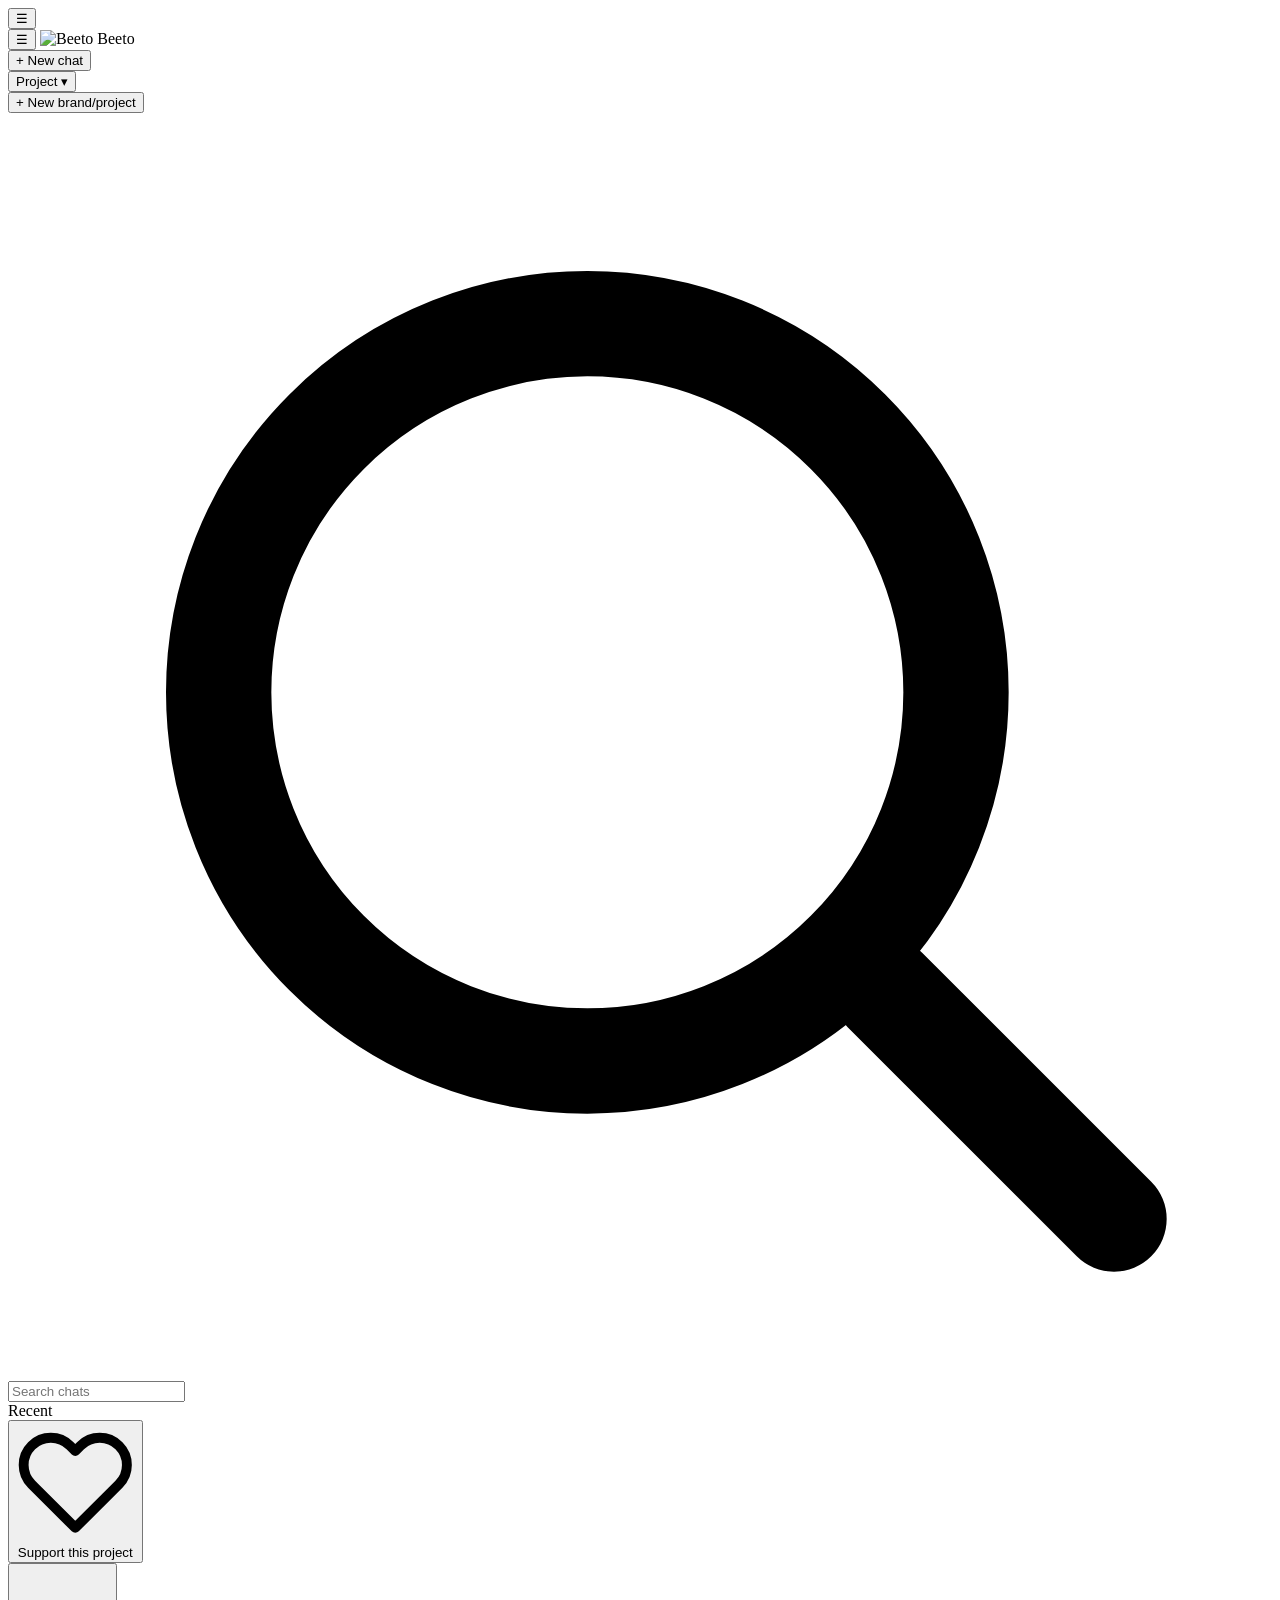
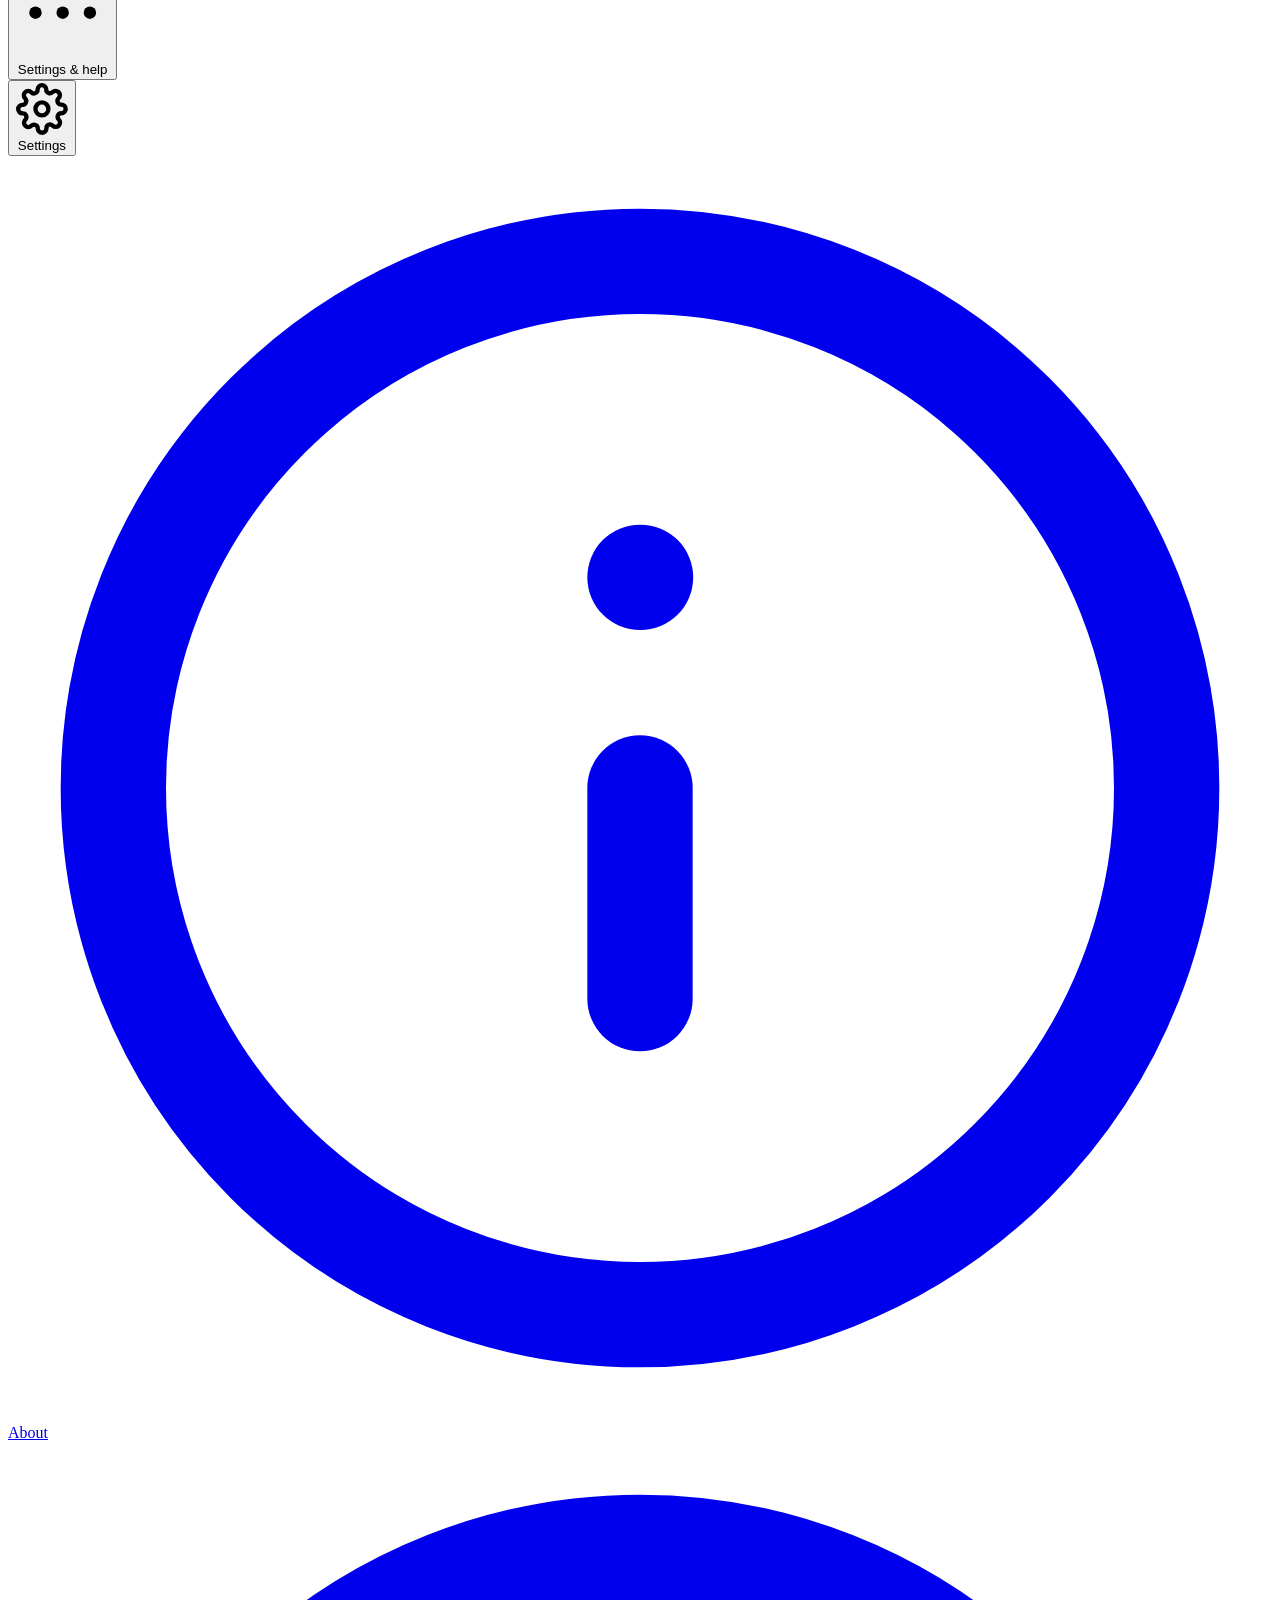
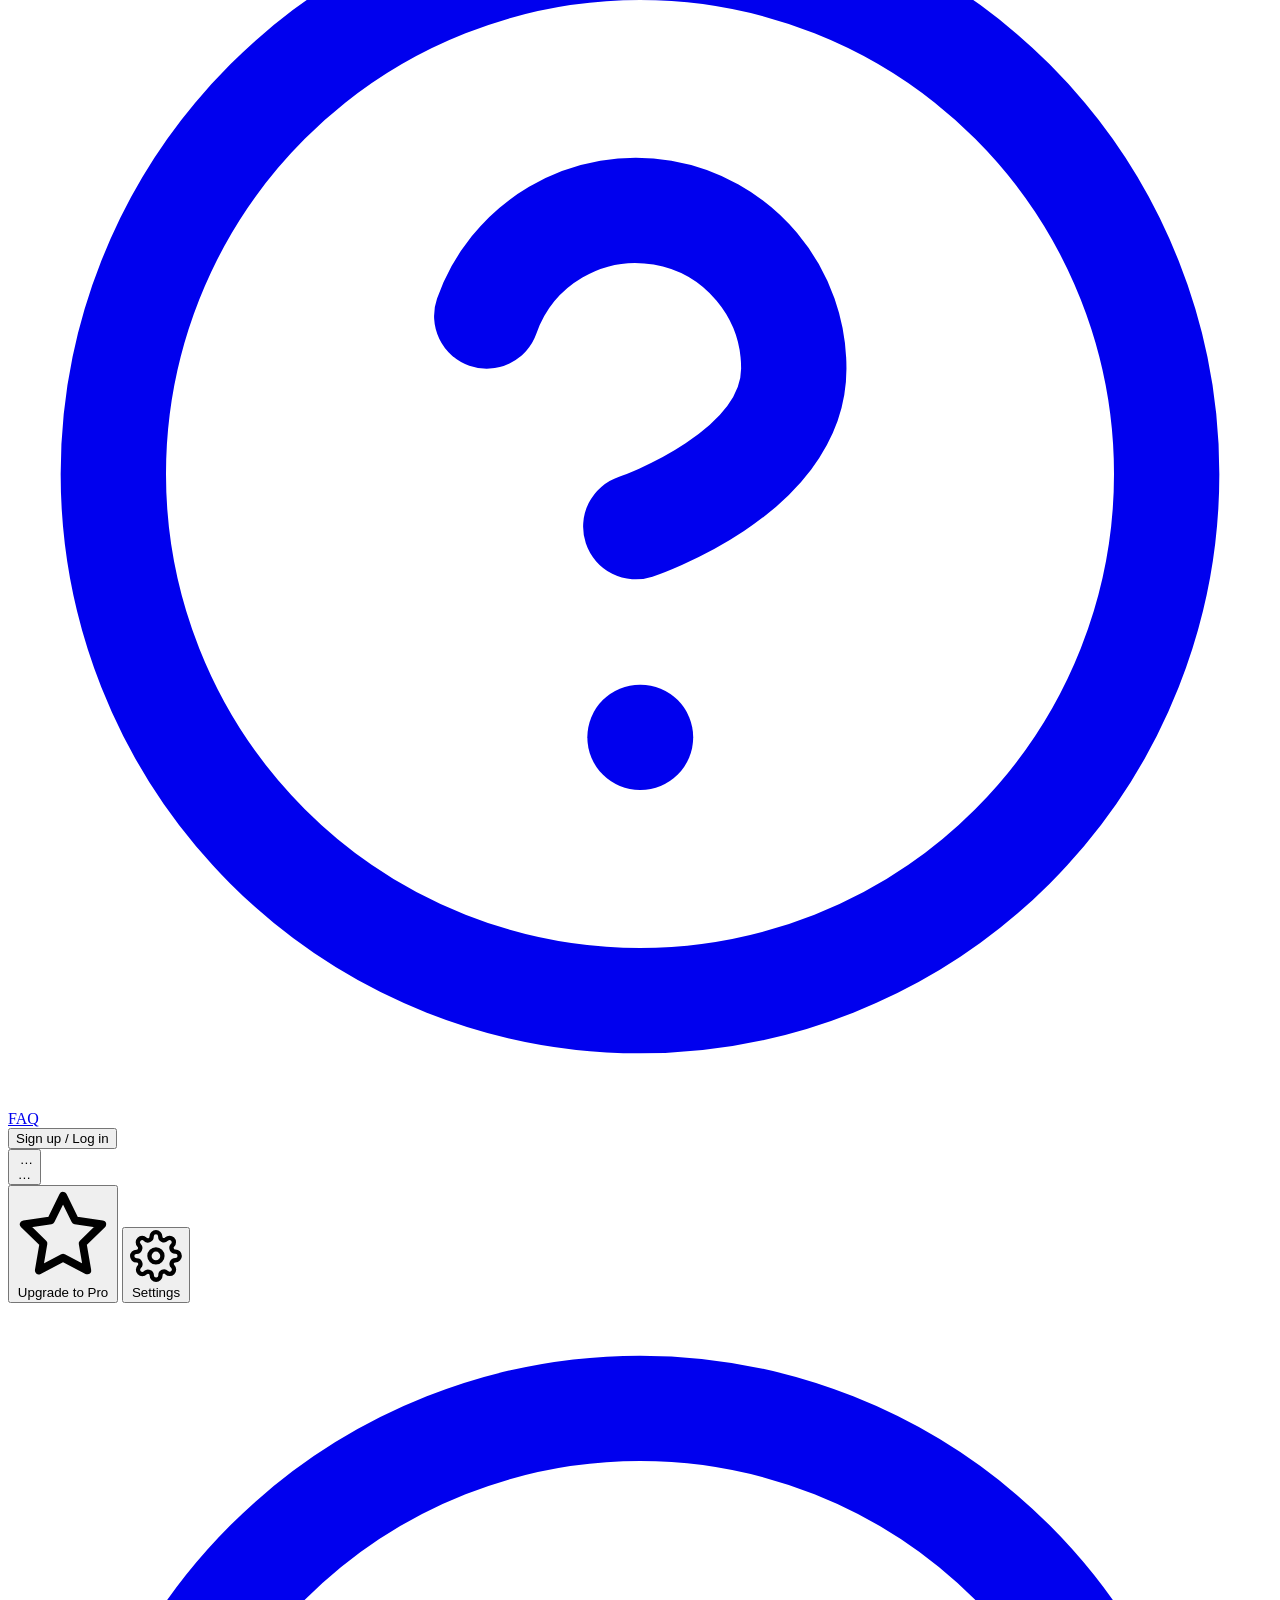
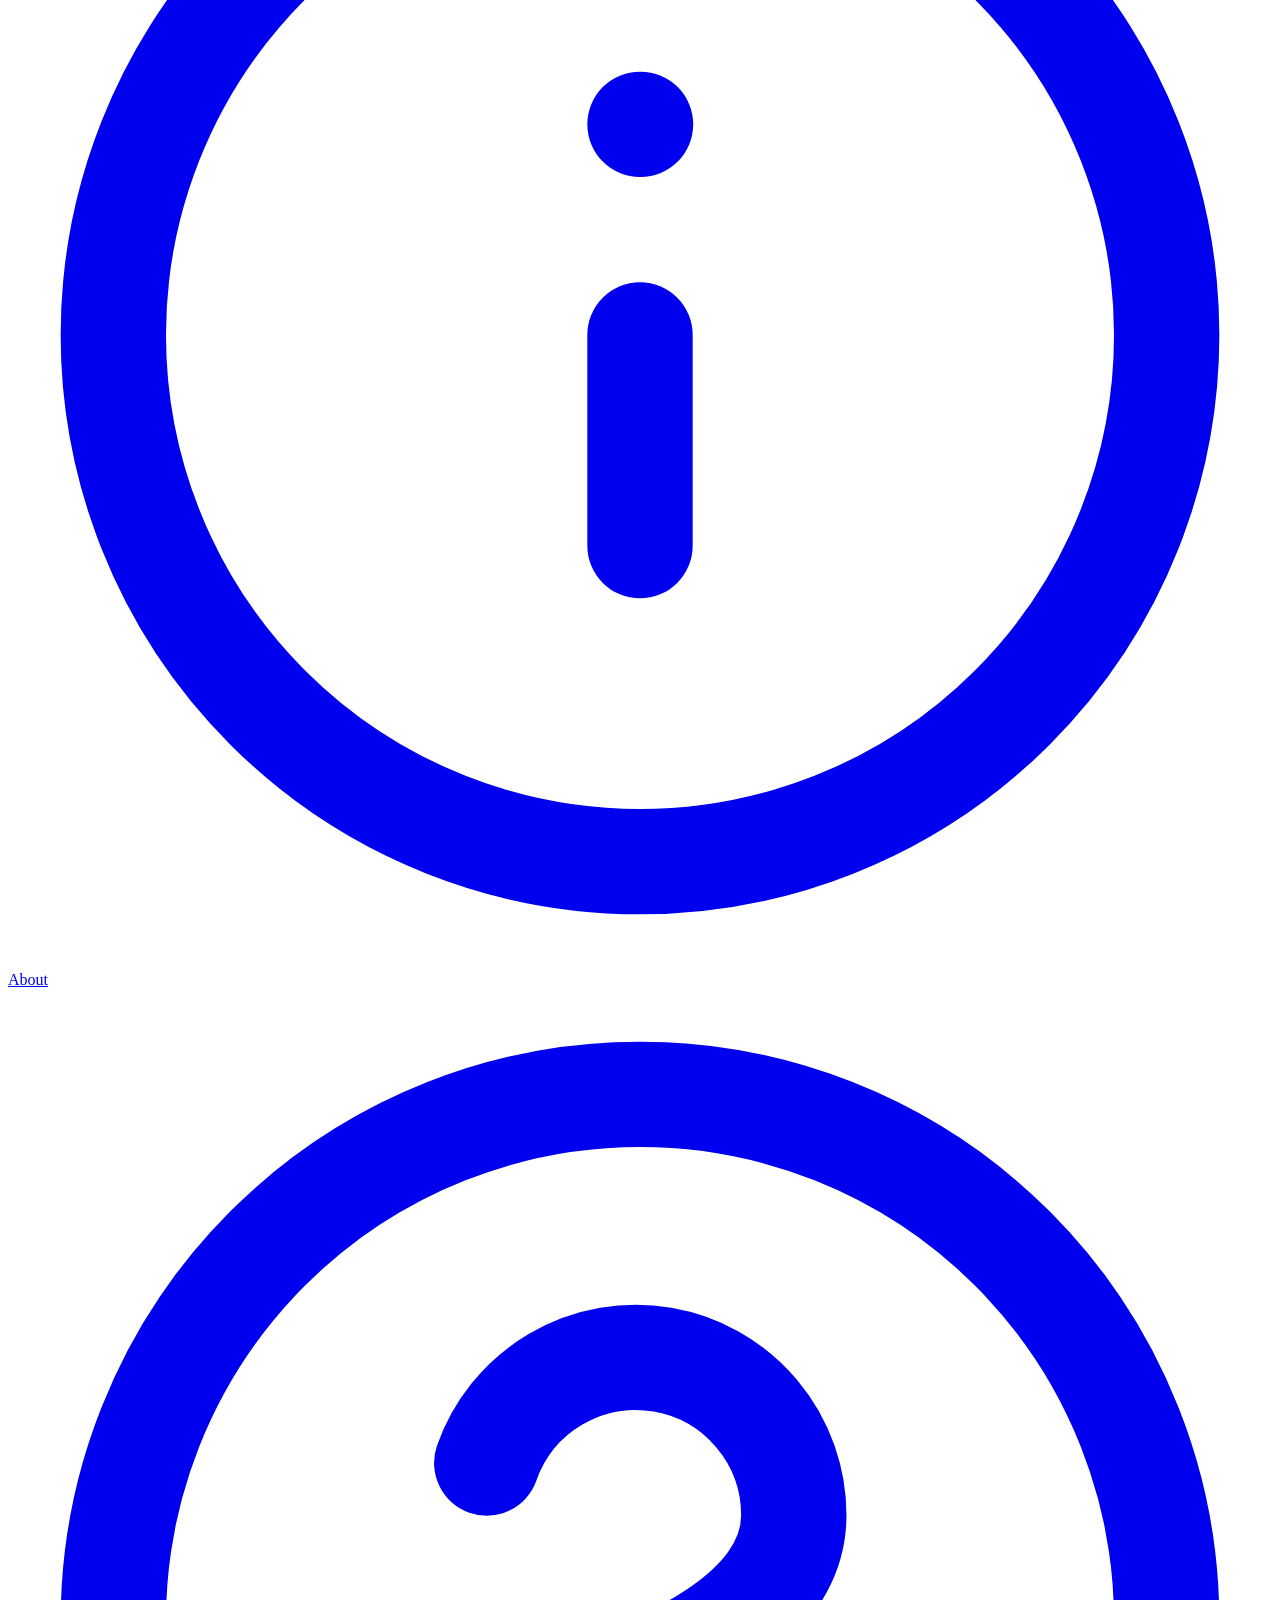
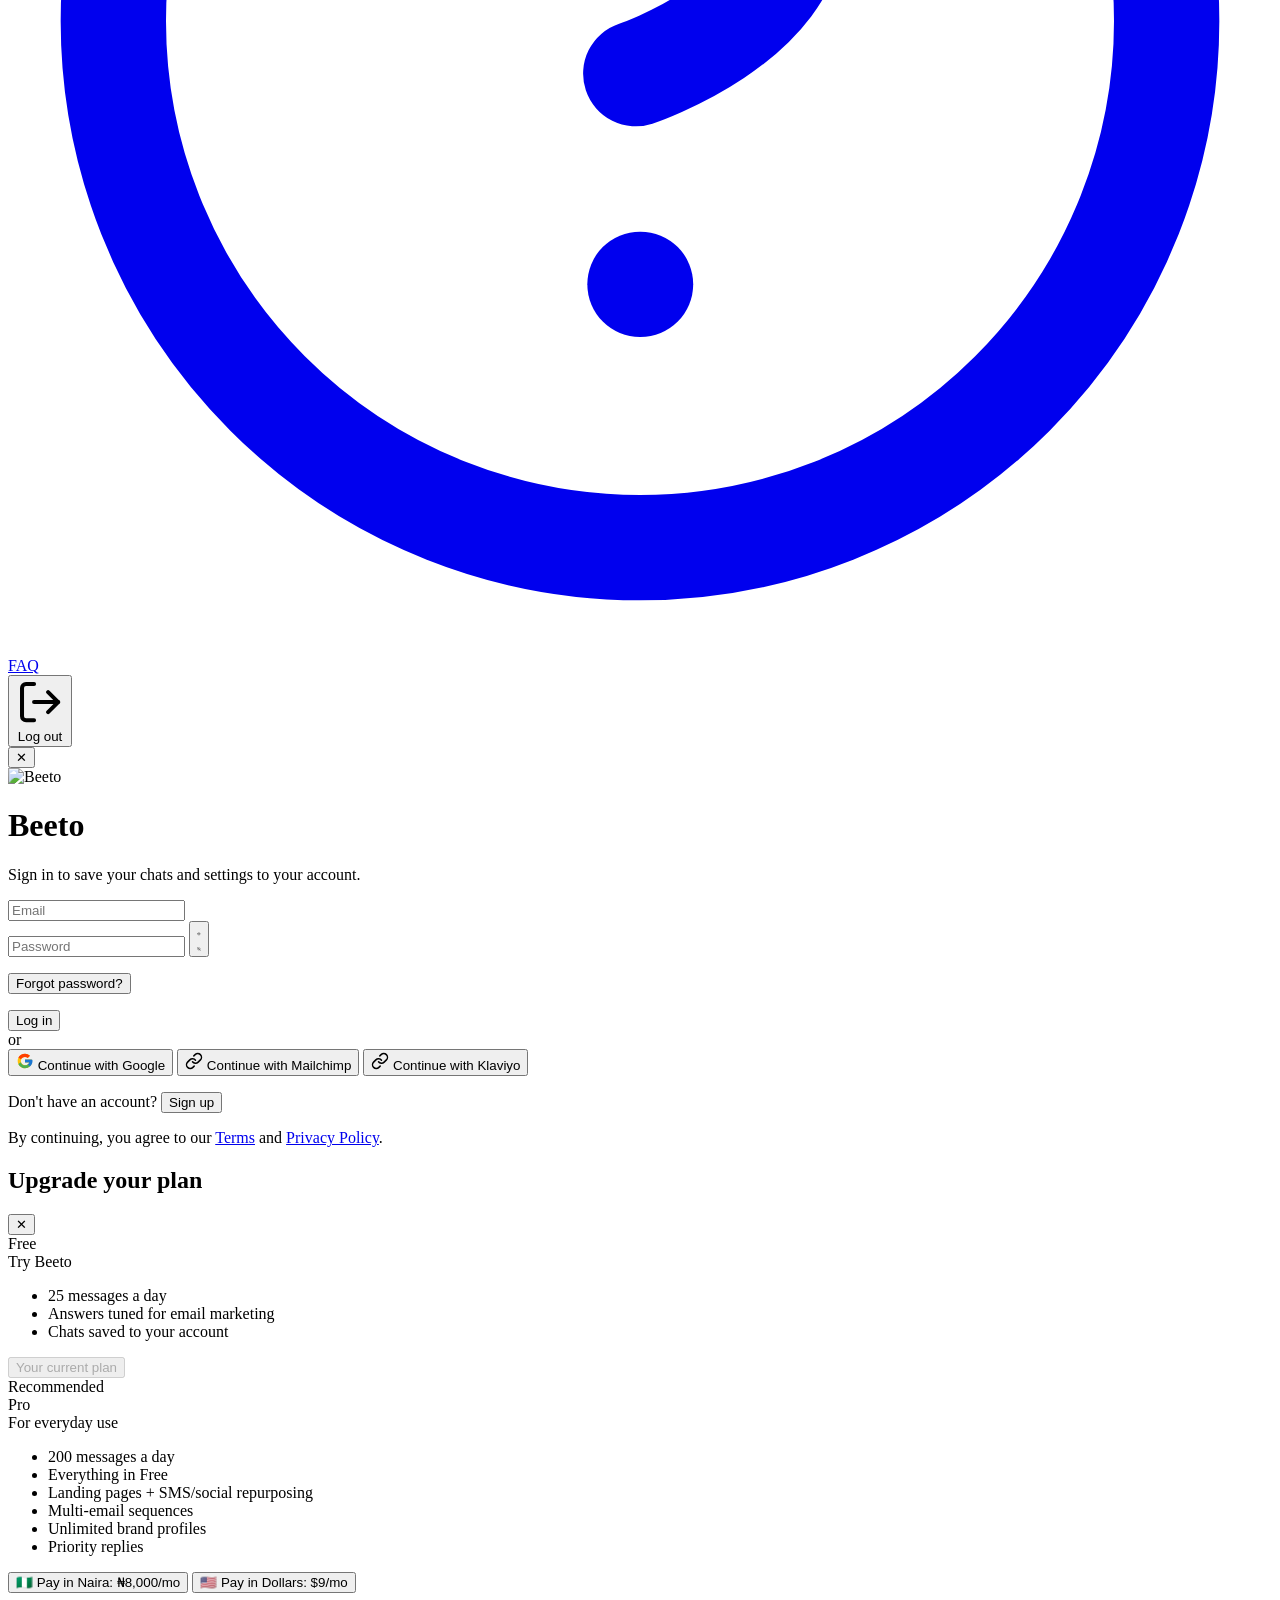
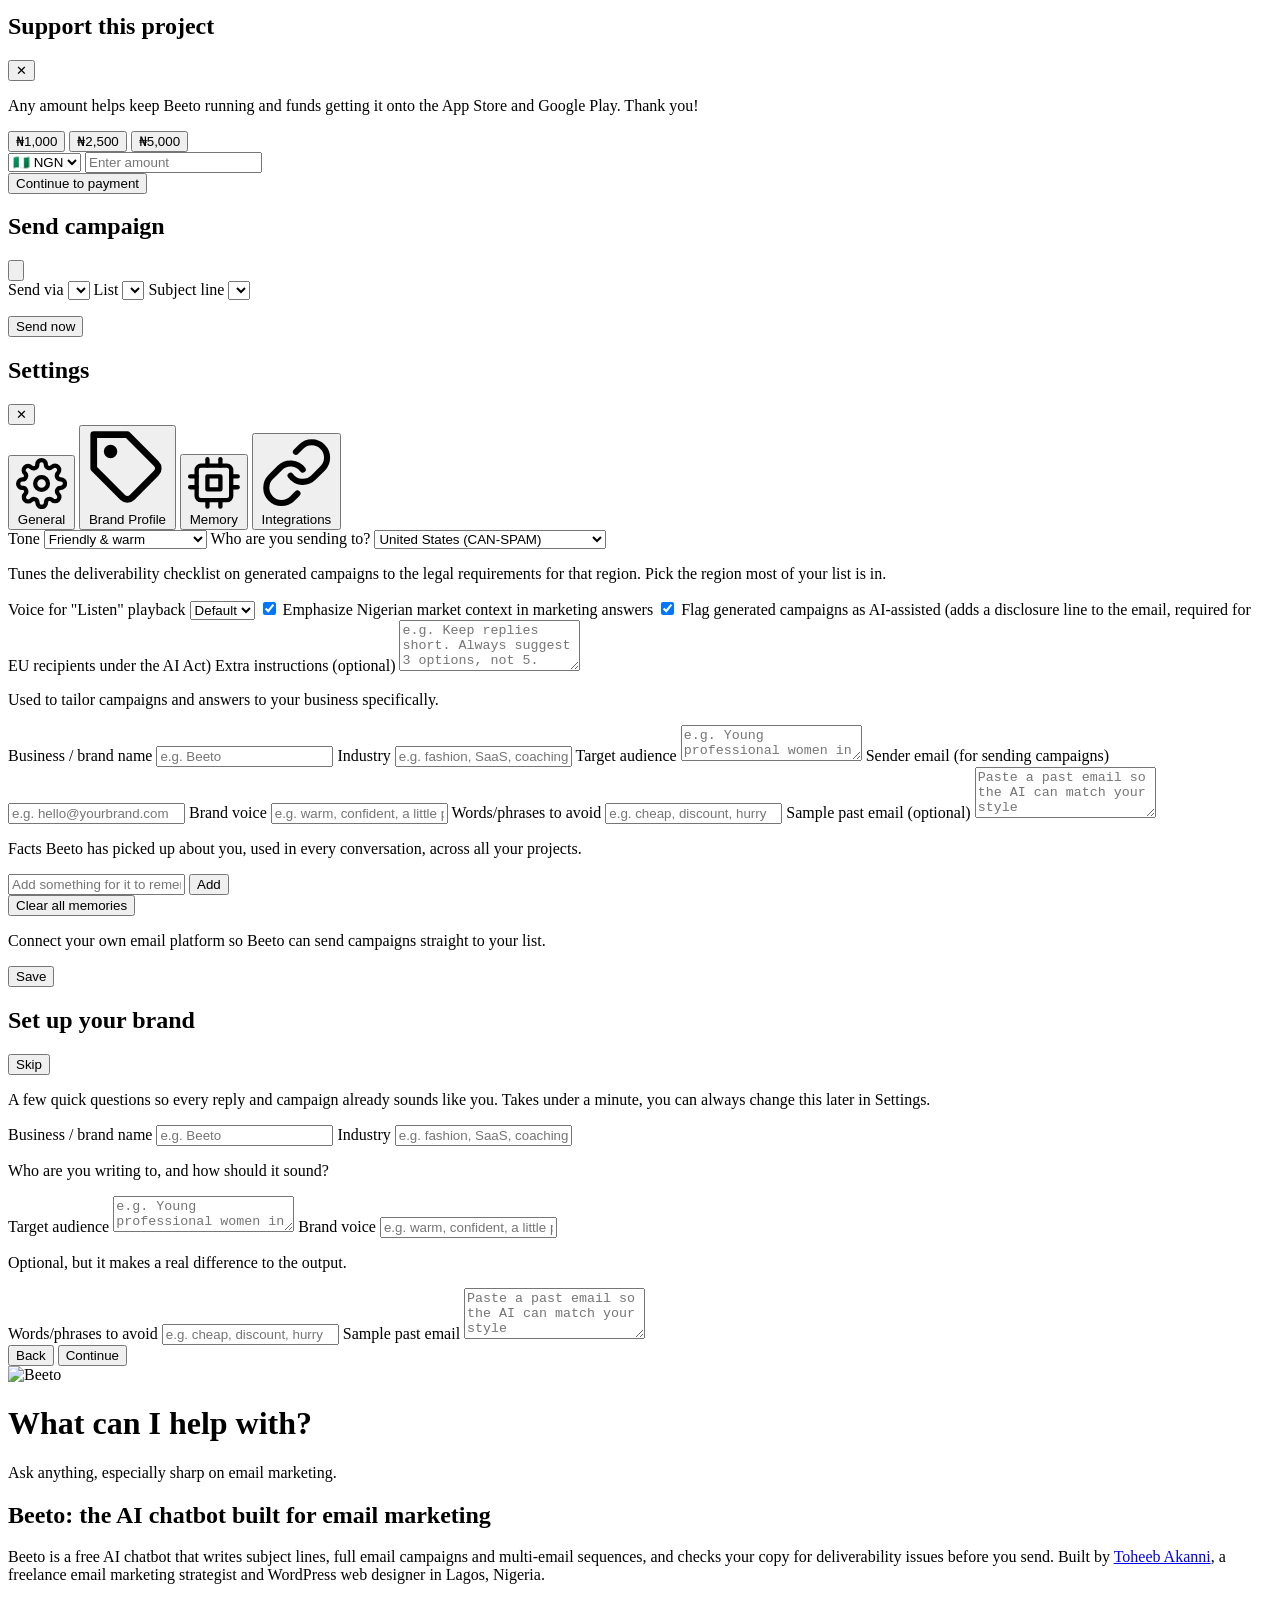
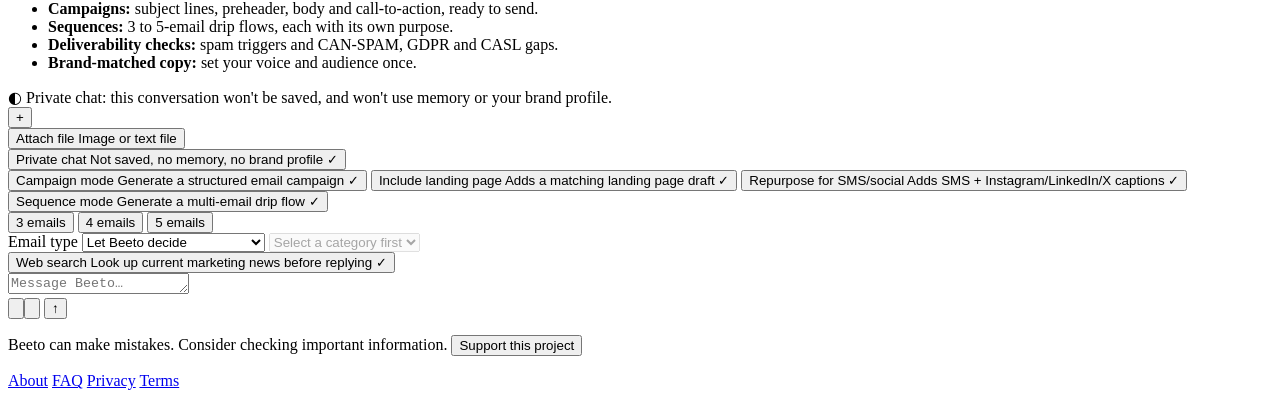
==== app.html @ b2ba5756 "Rename index.html to app.html" ====
<!DOCTYPE html>
<html lang="en">
<head>
    <!-- Google Analytics -->
  <script async src="https://www.googletagmanager.com/gtag/js?id=G-ZXPGERRTTY"></script>
  <script>
    window.dataLayer = window.dataLayer || [];
    function gtag(){dataLayer.push(arguments);}
    gtag('js', new Date());
    gtag('config', 'G-ZXPGERRTTY');
  </script>
  <!-- Microsoft Clarity -->
  <script type="text/javascript">
    (function(c,l,a,r,i,t,y){
        c[a]=c[a]||function(){(c[a].q=c[a].q||[]).push(arguments)};
        t=l.createElement(r);t.async=1;t.src="https://www.clarity.ms/tag/"+i;
        y=l.getElementsByTagName(r)[0];y.parentNode.insertBefore(t,y);
    })(window, document, "clarity", "script", "x3cpyf3px2");
  </script>
  <meta charset="UTF-8" />
  <meta name="viewport" content="width=device-width, initial-scale=1.0" />
  <title>Beeto: AI Email Marketing Chatbot by Toheeb Akanni (Nigeria)</title>

  <!-- ===================== SEO ===================== -->
  <meta name="description" content="Beeto is a free AI chatbot for email marketing: subject lines, campaigns, sequences, and deliverability checks. Built by Toheeb Akanni, a freelance email marketing strategist in Lagos, Nigeria. Try it free." />
  <meta name="keywords" content="Toheeb Akanni, Beeto, Beeto Ai, email marketing AI, AI email marketing tool, email marketing chatbot, email copywriting AI, email sequence generator, email campaign generator, subject line generator AI, deliverability checker, AI marketing assistant, marketing AI Nigeria, Nigeria AI tools, Lagos digital marketer, freelance email marketing strategist, freelance digital marketer Nigeria, WordPress web designer Nigeria, email automation AI, chatbot for marketers, Toheeb Akanni portfolio, Toheeb Akanni email marketer, ATM Digital, who is Toheeb Akanni"/>
  <meta name="robots" content="index, follow" />
  <link rel="canonical" href="https://beeto.toheebakanni.name.ng/" />

  <meta property="og:type" content="website" />
  <meta property="og:site_name" content="Beeto" />
  <meta property="og:title" content="Beeto: AI Chatbot for Email Marketing, by Toheeb Akanni" />
  <meta property="og:description" content="Free AI chatbot sharp on email marketing: campaigns, sequences, subject lines, deliverability checks. Built by a freelance email marketing strategist in Lagos, Nigeria." />
  <meta property="og:url" content="https://beeto.toheebakanni.name.ng/" />
  <meta property="og:image" content="https://beeto.toheebakanni.name.ng/beeto-wordmark.png" />
  <meta property="og:image:alt" content="Beeto: email marketing, automated" />
  <meta name="twitter:image" content="https://beeto.toheebakanni.name.ng/beeto-wordmark.png" />

  <meta name="twitter:card" content="summary" />
  <meta name="twitter:title" content="Beeto: AI for Email Marketing" />
  <meta name="twitter:description" content="Free AI chatbot for email marketing: campaigns, sequences, subject lines, deliverability. Built by Toheeb Akanni." />
  <meta name="theme-color" content="#131A26" />
  <link rel="icon" type="image/png" sizes="32x32" href="/beeto-favicon-32.png">
<link rel="icon" type="image/png" sizes="16x16" href="/beeto-favicon-16.png">
<link rel="apple-touch-icon" sizes="180x180" href="/beeto-app-icon-180.png">
<link rel="manifest" href="/site.webmanifest">
  <!-- =================================================== -->

  <link rel="stylesheet" href="style.css?v=5" />

  <!-- KaTeX — renders $...$ / $$...$$ math the assistant sends back as
       real typeset equations instead of raw LaTeX text. -->
  <link rel="stylesheet" href="https://cdn.jsdelivr.net/npm/katex@0.16.11/dist/katex.min.css">
  <script defer src="https://cdn.jsdelivr.net/npm/katex@0.16.11/dist/katex.min.js"></script>
  <script defer src="https://cdn.jsdelivr.net/npm/katex@0.16.11/dist/contrib/auto-render.min.js"></script>

  <script src="https://cdn.jsdelivr.net/npm/@supabase/supabase-js@2/dist/umd/supabase.min.js"></script>
  <script src="https://cdn.jsdelivr.net/npm/mammoth@1.8.0/mammoth.browser.min.js"></script>

<script>
  if (!Promise.withResolvers) {
    Promise.withResolvers = function () {
      let resolve, reject;
      const promise = new Promise((res, rej) => { resolve = res; reject = rej; });
      return { promise, resolve, reject };
    };
  }
</script>

  <script type="module">
    import * as pdfjsLib from "https://cdn.jsdelivr.net/npm/pdfjs-dist@5.7.284/build/pdf.mjs";
    pdfjsLib.GlobalWorkerOptions.workerSrc = "https://cdn.jsdelivr.net/npm/pdfjs-dist@5.7.284/build/pdf.worker.mjs";
    window.pdfjsLib = pdfjsLib;
    window.dispatchEvent(new Event("pdfjs-ready"));
  </script>

</head>
<body>

  <div class="app" id="appRoot">

    <!-- Sidebar toggle — visible on desktop and mobile now.
         Desktop: collapses the sidebar in place.
         Mobile: slides it off-canvas. -->
    <button id="sidebarOpenBtn" class="sidebar-toggle-btn sidebar-open-btn hidden" aria-label="Open sidebar">☰</button>

    <!-- Only visible on small screens when sidebar is open — tap to close -->
    <div id="sidebarBackdrop" class="sidebar-backdrop hidden"></div>

    <!-- ===================== SIDEBAR ===================== -->
    <aside class="sidebar" id="sidebar">
      <div class="sidebar-top">
        <div class="brand">
          <button id="sidebarCloseBtn" class="sidebar-toggle-btn sidebar-close-btn" aria-label="Close sidebar">☰</button>
          <img src="/beeto-icon-gold-512.png" alt="Beeto" class="brand-mark" style="width:24px; height:24px;">
          <span class="brand-name">Beeto</span>
        </div>
        <button id="newChatBtn" class="new-chat-btn">
          <span class="plus">+</span> New chat
        </button>
      </div>

    <nav class="chat-history">
        <div class="project-switcher-wrap">
          <button type="button" id="projectSwitcherBtn" class="project-switcher-btn" aria-haspopup="true" aria-expanded="false">
            <span id="activeProjectLabel">Project</span>
            <span class="project-switcher-caret">▾</span>
          </button>
          <div id="projectSwitcherPopup" class="project-switcher-popup hidden">
            <div id="projectListContainer"></div>
            <div class="project-popup-divider"></div>
            <button type="button" id="newProjectBtn" class="project-popup-item new-project-item">
              <span class="popup-icon">+</span> New brand/project
            </button>
          </div>
        </div>
        <div class="history-search-wrap">
          <svg class="history-search-icon" viewBox="0 0 24 24" fill="none" stroke="currentColor" stroke-width="2" stroke-linecap="round" stroke-linejoin="round"><circle cx="11" cy="11" r="7"/><line x1="21" y1="21" x2="16.65" y2="16.65"/></svg>
          <input type="text" id="historySearchInput" class="history-search-input" placeholder="Search chats" autocomplete="off" />
        </div>
        <div class="history-label">Recent</div>
        <!-- Past chat entries get inserted here by script.js -->
        <div id="historyList"></div>
      </nav>

     <div class="sidebar-bottom">

  <button type="button" id="supportSidebarBtn" class="support-sidebar-btn">
  <svg class="icon-svg" viewBox="0 0 24 24" fill="none" stroke="currentColor" stroke-width="2" stroke-linecap="round" stroke-linejoin="round"><path d="M20.84 4.61a5.5 5.5 0 0 0-7.78 0L12 5.67l-1.06-1.06a5.5 5.5 0 0 0-7.78 7.78l1.06 1.06L12 21.23l7.78-7.78 1.06-1.06a5.5 5.5 0 0 0 0-7.78z"/></svg> Support this project
  </button>

  <!-- Shown when nobody is logged in -->
  <div id="guestBlock" class="guest-block">
    <button type="button" id="guestTrigger" class="account-row" aria-haspopup="true" aria-expanded="false">
      <span class="user-avatar-wrap"><span class="popup-icon"><svg class="icon-svg" viewBox="0 0 24 24" fill="currentColor" stroke="none"><circle cx="12" cy="12" r="1.6"/><circle cx="19" cy="12" r="1.6"/><circle cx="5" cy="12" r="1.6"/></svg></span></span>
      <span class="user-tag">Settings & help</span>
    </button>

    <div id="guestPopup" class="account-popup hidden">
      <button id="guestSettingsBtn" class="account-popup-item">
        <span class="popup-icon"><svg class="icon-svg" viewBox="0 0 24 24" fill="none" stroke="currentColor" stroke-width="2" stroke-linecap="round" stroke-linejoin="round"><circle cx="12" cy="12" r="3"/><path d="M19.4 15a1.65 1.65 0 0 0 .33 1.82l.06.06a2 2 0 1 1-2.83 2.83l-.06-.06a1.65 1.65 0 0 0-1.82-.33 1.65 1.65 0 0 0-1 1.51V21a2 2 0 0 1-4 0v-.09A1.65 1.65 0 0 0 9 19.4a1.65 1.65 0 0 0-1.82.33l-.06.06a2 2 0 1 1-2.83-2.83l.06-.06a1.65 1.65 0 0 0 .33-1.82 1.65 1.65 0 0 0-1.51-1H3a2 2 0 0 1 0-4h.09A1.65 1.65 0 0 0 4.6 9a1.65 1.65 0 0 0-.33-1.82l-.06-.06a2 2 0 1 1 2.83-2.83l.06.06a1.65 1.65 0 0 0 1.82.33H9a1.65 1.65 0 0 0 1-1.51V3a2 2 0 0 1 4 0v.09a1.65 1.65 0 0 0 1 1.51 1.65 1.65 0 0 0 1.82-.33l.06-.06a2 2 0 1 1 2.83 2.83l-.06.06a1.65 1.65 0 0 0-.33 1.82V9a1.65 1.65 0 0 0 1.51 1H21a2 2 0 0 1 0 4h-.09a1.65 1.65 0 0 0-1.51 1z"/></svg></span> Settings
      </button>
      <a href="/about.html" class="account-popup-item">
        <span class="popup-icon"><svg class="icon-svg" viewBox="0 0 24 24" fill="none" stroke="currentColor" stroke-width="2" stroke-linecap="round" stroke-linejoin="round"><circle cx="12" cy="12" r="10"/><line x1="12" y1="16" x2="12" y2="12"/><line x1="12" y1="8" x2="12.01" y2="8"/></svg></span> About
      </a>
      <a href="/faq.html" class="account-popup-item">
        <span class="popup-icon"><svg class="icon-svg" viewBox="0 0 24 24" fill="none" stroke="currentColor" stroke-width="2" stroke-linecap="round" stroke-linejoin="round"><circle cx="12" cy="12" r="10"/><path d="M9.09 9a3 3 0 0 1 5.83 1c0 2-3 3-3 3"/><line x1="12" y1="17" x2="12.01" y2="17"/></svg></span> FAQ
      </a>
    </div>

    <button id="openAuthBtn" class="signup-prompt-btn">Sign up / Log in</button>
  </div>

  <!-- Shown once logged in -->
  <div id="accountBlock" class="account-block hidden">
    <button type="button" id="accountTrigger" class="account-row" aria-haspopup="true" aria-expanded="false">
      <div class="user-avatar-wrap">
        <img id="userAvatarImg" class="user-avatar-img hidden" alt="" />
        <span id="userAvatarInitial" class="user-avatar-initial">…</span>
      </div>
      <span id="userEmail" class="user-tag">…</span>
    </button>

    <div id="accountPopup" class="account-popup hidden">
      <button id="upgradeBtn" class="account-popup-item upgrade-item hidden">
        <span class="popup-icon"><svg class="icon-svg" viewBox="0 0 24 24" fill="none" stroke="currentColor" stroke-width="2" stroke-linecap="round" stroke-linejoin="round"><polygon points="12 2 15.09 8.26 22 9.27 17 14.14 18.18 21.02 12 17.77 5.82 21.02 7 14.14 2 9.27 8.91 8.26 12 2"/></svg></span> Upgrade to Pro
      </button>
      <button id="popupSettingsBtn" class="account-popup-item">
        <span class="popup-icon"><svg class="icon-svg" viewBox="0 0 24 24" fill="none" stroke="currentColor" stroke-width="2" stroke-linecap="round" stroke-linejoin="round"><circle cx="12" cy="12" r="3"/><path d="M19.4 15a1.65 1.65 0 0 0 .33 1.82l.06.06a2 2 0 1 1-2.83 2.83l-.06-.06a1.65 1.65 0 0 0-1.82-.33 1.65 1.65 0 0 0-1 1.51V21a2 2 0 0 1-4 0v-.09A1.65 1.65 0 0 0 9 19.4a1.65 1.65 0 0 0-1.82.33l-.06.06a2 2 0 1 1-2.83-2.83l.06-.06a1.65 1.65 0 0 0 .33-1.82 1.65 1.65 0 0 0-1.51-1H3a2 2 0 0 1 0-4h.09A1.65 1.65 0 0 0 4.6 9a1.65 1.65 0 0 0-.33-1.82l-.06-.06a2 2 0 1 1 2.83-2.83l.06.06a1.65 1.65 0 0 0 1.82.33H9a1.65 1.65 0 0 0 1-1.51V3a2 2 0 0 1 4 0v.09a1.65 1.65 0 0 0 1 1.51 1.65 1.65 0 0 0 1.82-.33l.06-.06a2 2 0 1 1 2.83 2.83l-.06.06a1.65 1.65 0 0 0-.33 1.82V9a1.65 1.65 0 0 0 1.51 1H21a2 2 0 0 1 0 4h-.09a1.65 1.65 0 0 0-1.51 1z"/></svg></span> Settings
      </button>
      <a href="/about.html" class="account-popup-item">
        <span class="popup-icon"><svg class="icon-svg" viewBox="0 0 24 24" fill="none" stroke="currentColor" stroke-width="2" stroke-linecap="round" stroke-linejoin="round"><circle cx="12" cy="12" r="10"/><line x1="12" y1="16" x2="12" y2="12"/><line x1="12" y1="8" x2="12.01" y2="8"/></svg></span> About
      </a>
      <a href="/faq.html" class="account-popup-item">
        <span class="popup-icon"><svg class="icon-svg" viewBox="0 0 24 24" fill="none" stroke="currentColor" stroke-width="2" stroke-linecap="round" stroke-linejoin="round"><circle cx="12" cy="12" r="10"/><path d="M9.09 9a3 3 0 0 1 5.83 1c0 2-3 3-3 3"/><line x1="12" y1="17" x2="12.01" y2="17"/></svg></span> FAQ
      </a>
      <div class="account-popup-divider"></div>
      <button id="logoutBtn" class="account-popup-item logout-item">
        <span class="popup-icon"><svg class="icon-svg" viewBox="0 0 24 24" fill="none" stroke="currentColor" stroke-width="2" stroke-linecap="round" stroke-linejoin="round"><path d="M9 21H5a2 2 0 0 1-2-2V5a2 2 0 0 1 2-2h4"/><polyline points="16 17 21 12 16 7"/><line x1="21" y1="12" x2="9" y2="12"/></svg></span> Log out
      </button>
    </div>
  </div>
</div>
    </aside>

    <!-- ===================== LOGIN / SIGNUP MODAL ===================== -->
    <div id="authOverlay" class="modal-overlay hidden">
      <div class="modal login-modal">
        <button id="closeAuthBtn" class="modal-close auth-modal-close" aria-label="Close">✕</button>
        <div class="login-box">
           <img src="/beeto-icon-gold-512.png" alt="Beeto" class="brand-mark" style="width:24px; height:24px;">
           <h1>Beeto</h1>
          <p id="authSubtext">Sign in to save your chats and settings to your account.</p>

          <form id="authForm" class="auth-form">
            <input type="email" id="authEmail" placeholder="Email" required autocomplete="email" />

           <div class="password-field">
              <input type="password" id="authPassword" placeholder="Password" required autocomplete="current-password" />
              <button type="button" id="togglePasswordBtn" class="toggle-password" aria-label="Show password">
                <svg class="eye-icon eye-open" viewBox="0 0 24 24" fill="none" stroke="currentColor" stroke-width="1.8" stroke-linecap="round" stroke-linejoin="round"><path d="M1 12s4-7.5 11-7.5 11 7.5 11 7.5-4 7.5-11 7.5S1 12 1 12z"/><circle cx="12" cy="12" r="3"/></svg>
                <svg class="eye-icon eye-closed hidden" viewBox="0 0 24 24" fill="none" stroke="currentColor" stroke-width="1.8" stroke-linecap="round" stroke-linejoin="round"><path d="M17.94 17.94A10.9 10.9 0 0 1 12 19.5C5 19.5 1 12 1 12a20.6 20.6 0 0 1 5.06-5.94M9.9 4.74A10.5 10.5 0 0 1 12 4.5c7 0 11 7.5 11 7.5a20.6 20.6 0 0 1-3.22 4.36M14.12 14.12a3 3 0 1 1-4.24-4.24"/><line x1="1" y1="1" x2="23" y2="23"/></svg>
              </button>
            </div>
            <p class="forgot-password-row">
              <button type="button" id="forgotPasswordBtn" class="link-btn">Forgot password?</button>
            </p>

            <button type="submit" id="authSubmitBtn" class="login-btn">Log in</button>
          </form>

          <div class="auth-divider"><span>or</span></div>

          <button type="button" id="googleAuthBtn" class="google-btn">
            <svg width="18" height="18" viewBox="0 0 48 48" aria-hidden="true">
              <path fill="#FFC107" d="M43.6 20.5H42V20H24v8h11.3C33.7 32.4 29.3 35 24 35c-6.1 0-11-4.9-11-11s4.9-11 11-11c2.8 0 5.3 1 7.3 2.7l6-6C33.5 6.5 29 4.5 24 4.5 13.2 4.5 4.5 13.2 4.5 24S13.2 43.5 24 43.5c10.2 0 19-7.4 19-20 0-1.3-.2-2.3-.4-3z"/>
              <path fill="#FF3D00" d="m6.3 14.7 6.6 4.8C14.6 15.9 18.9 13 24 13c2.8 0 5.3 1 7.3 2.7l6-6C33.5 6.5 29 4.5 24 4.5c-7.7 0-14.4 4.4-17.7 10.2z"/>
              <path fill="#4CAF50" d="M24 43.5c5.2 0 9.9-2 13.4-5.2l-6.2-5.2C29.2 34.7 26.7 35.5 24 35.5c-5.3 0-9.7-3.6-11.3-8.4l-6.5 5C9.5 39.1 16.2 43.5 24 43.5z"/>
              <path fill="#1976D2" d="M43.6 20.5H42V20H24v8h11.3c-.8 2.3-2.3 4.3-4.3 5.6l6.2 5.2C40.7 36 44 30.5 44 24c0-1.3-.2-2.3-.4-3.5z"/>
            </svg>
            Continue with Google
          </button>
          
          <button type="button" id="mailchimpAuthBtn" class="google-btn">
            <svg width="18" height="18" viewBox="0 0 24 24" fill="none" stroke="currentColor" stroke-width="2" stroke-linecap="round" stroke-linejoin="round"><path d="M10 13a5 5 0 0 0 7.54.54l3-3a5 5 0 0 0-7.07-7.07l-1.72 1.71"/><path d="M14 11a5 5 0 0 0-7.54-.54l-3 3a5 5 0 0 0 7.07 7.07l1.71-1.71"/></svg>
            Continue with Mailchimp
          </button>

          <button type="button" id="klaviyoAuthBtn" class="google-btn">
            <svg width="18" height="18" viewBox="0 0 24 24" fill="none" stroke="currentColor" stroke-width="2" stroke-linecap="round" stroke-linejoin="round"><path d="M10 13a5 5 0 0 0 7.54.54l3-3a5 5 0 0 0-7.07-7.07l-1.72 1.71"/><path d="M14 11a5 5 0 0 0-7.54-.54l-3 3a5 5 0 0 0 7.07 7.07l1.71-1.71"/></svg>
            Continue with Klaviyo
          </button>

          <p class="auth-toggle">
            <span id="authToggleText">Don't have an account?</span>
            <button id="authToggleBtn" class="link-btn" type="button">Sign up</button>
          </p>

          <p class="auth-legal-note">By continuing, you agree to our <a href="/terms.html">Terms</a> and <a href="/privacy.html">Privacy Policy</a>.</p>
          <p id="authError" class="auth-error hidden"></p>
        </div>
      </div>
    </div>

    <!-- ===================== UPGRADE / PRICING MODAL ===================== -->
    <div id="upgradeOverlay" class="modal-overlay hidden">
      <div class="modal upgrade-modal">
        <div class="modal-header">
          <h2>Upgrade your plan</h2>
          <button id="closeUpgradeBtn" class="modal-close" aria-label="Close">✕</button>
        </div>
        <div class="modal-body">
          <div class="plans-grid">
            <div class="plan-card">
              <div class="plan-name">Free</div>
              <div class="plan-tagline">Try Beeto</div>
              <ul class="plan-features">
                <li>25 messages a day</li>
                <li>Answers tuned for email marketing</li>
                <li>Chats saved to your account</li>
              </ul>
              <button type="button" class="plan-btn plan-btn-current" disabled>Your current plan</button>
            </div>

              <div class="plan-card plan-card-pro">
              <div class="plan-badge">Recommended</div>
              <div class="plan-name">Pro</div>
              <div class="plan-tagline">For everyday use</div>
              <ul class="plan-features">
                <li>200 messages a day</li>
                <li>Everything in Free</li>
                <li>Landing pages + SMS/social repurposing</li>
                <li>Multi-email sequences</li>
                <li>Unlimited brand profiles</li>
                <li>Priority replies</li>
              </ul>
              <div class="currency-choice">
                <button type="button" class="currency-btn" data-currency="NGN">🇳🇬 Pay in Naira: ₦8,000/mo</button>
                <button type="button" class="currency-btn" data-currency="USD">🇺🇸 Pay in Dollars: $9/mo</button>
              </div>
            </div>
          </div>
          <p id="upgradeError" class="auth-error hidden"></p>
        </div>
      </div>
    </div>

    <!-- ===================== SUPPORT / "BUY ME A COFFEE" MODAL ===================== -->
    <div id="supportOverlay" class="modal-overlay hidden">
      <div class="modal">
        <div class="modal-header">
          <h2>Support this project</h2>
          <button id="closeSupportBtn" class="modal-close" aria-label="Close">✕</button>
        </div>
        <div class="modal-body">
          <p class="settings-hint">Any amount helps keep Beeto running and funds getting it onto the App Store and Google Play. Thank you!</p>

          <div class="support-presets">
            <button type="button" class="support-preset-btn" data-amount="1000">₦1,000</button>
            <button type="button" class="support-preset-btn" data-amount="2500">₦2,500</button>
            <button type="button" class="support-preset-btn" data-amount="5000">₦5,000</button>
          </div>

          <div class="support-amount-row">
            <select id="supportCurrency" class="support-currency-select">
              <option value="NGN">🇳🇬 NGN</option>
              <option value="USD">🇺🇸 USD</option>
            </select>
            <input type="number" id="supportAmount" class="support-amount-input" placeholder="Enter amount" min="1" step="1" />
          </div>

          <button type="button" id="supportSubmitBtn" class="support-submit-btn">Continue to payment</button>
          <p id="supportError" class="auth-error hidden"></p>
        </div>
      </div>
    </div>

    <!-- ===================== SEND CAMPAIGN MODAL ===================== -->
    <div id="sendCampaignOverlay" class="modal-overlay hidden">
      <div class="modal">
        <div class="modal-header">
          <h2>Send campaign</h2>
          <button id="closeSendCampaignBtn" class="modal-close" aria-label="Close"><svg class="icon-svg" viewBox="0 0 24 24" fill="none" stroke="currentColor" stroke-width="2" stroke-linecap="round" stroke-linejoin="round"><line x1="18" y1="6" x2="6" y2="18"/><line x1="6" y1="6" x2="18" y2="18"/></svg></button>
        </div>
        <div class="modal-body">
          <label class="field-label" for="sendProviderSelect">Send via</label>
          <select id="sendProviderSelect"></select>

          <label class="field-label" for="sendListSelect">List</label>
          <select id="sendListSelect"></select>

          <label class="field-label" for="sendSubjectSelect">Subject line</label>
          <select id="sendSubjectSelect"></select>

          <p id="sendCampaignError" class="auth-error hidden"></p>
          <button type="button" id="confirmSendCampaignBtn" class="save-btn">Send now</button>
        </div>
      </div>
    </div>

    <!-- ===================== SETTINGS MODAL (Claude-style sidebar nav) ===================== -->
    <div id="settingsOverlay" class="modal-overlay hidden">
      <div class="modal settings-modal-claude">
        <div class="modal-header">
          <h2>Settings</h2>
          <button id="closeSettingsBtn" class="modal-close" aria-label="Close">✕</button>
        </div>

        <div class="modal-body settings-body-claude">
          <nav class="settings-tabs settings-tabs-claude">
            <button type="button" class="settings-tab active" data-tab="general">
              <span class="settings-tab-icon"><svg class="icon-svg" viewBox="0 0 24 24" fill="none" stroke="currentColor" stroke-width="2" stroke-linecap="round" stroke-linejoin="round"><circle cx="12" cy="12" r="3"/><path d="M19.4 15a1.65 1.65 0 0 0 .33 1.82l.06.06a2 2 0 1 1-2.83 2.83l-.06-.06a1.65 1.65 0 0 0-1.82-.33 1.65 1.65 0 0 0-1 1.51V21a2 2 0 0 1-4 0v-.09A1.65 1.65 0 0 0 9 19.4a1.65 1.65 0 0 0-1.82.33l-.06.06a2 2 0 1 1-2.83-2.83l.06-.06a1.65 1.65 0 0 0 .33-1.82 1.65 1.65 0 0 0-1.51-1H3a2 2 0 0 1 0-4h.09A1.65 1.65 0 0 0 4.6 9a1.65 1.65 0 0 0-.33-1.82l-.06-.06a2 2 0 1 1 2.83-2.83l.06.06a1.65 1.65 0 0 0 1.82.33H9a1.65 1.65 0 0 0 1-1.51V3a2 2 0 0 1 4 0v.09a1.65 1.65 0 0 0 1 1.51 1.65 1.65 0 0 0 1.82-.33l.06-.06a2 2 0 1 1 2.83 2.83l-.06.06a1.65 1.65 0 0 0-.33 1.82V9a1.65 1.65 0 0 0 1.51 1H21a2 2 0 0 1 0 4h-.09a1.65 1.65 0 0 0-1.51 1z"/></svg></span> General
            </button>
            <button type="button" class="settings-tab" data-tab="brand">
              <span class="settings-tab-icon"><svg class="icon-svg" viewBox="0 0 24 24" fill="none" stroke="currentColor" stroke-width="2" stroke-linecap="round" stroke-linejoin="round"><path d="M20.59 13.41 13.42 20.6a2 2 0 0 1-2.83 0L2 12V2h10l8.59 8.59a2 2 0 0 1 0 2.82Z"/><circle cx="7" cy="7" r="1"/></svg></span> Brand Profile
            </button>
            <button type="button" class="settings-tab" data-tab="memory">
              <span class="settings-tab-icon"><svg class="icon-svg" viewBox="0 0 24 24" fill="none" stroke="currentColor" stroke-width="2" stroke-linecap="round" stroke-linejoin="round"><rect x="4" y="4" width="16" height="16" rx="2"/><rect x="9" y="9" width="6" height="6"/><line x1="9" y1="1" x2="9" y2="4"/><line x1="15" y1="1" x2="15" y2="4"/><line x1="9" y1="20" x2="9" y2="23"/><line x1="15" y1="20" x2="15" y2="23"/><line x1="20" y1="9" x2="23" y2="9"/><line x1="20" y1="14" x2="23" y2="14"/><line x1="1" y1="9" x2="4" y2="9"/><line x1="1" y1="14" x2="4" y2="14"/></svg></span> Memory
            </button>
            <button type="button" class="settings-tab" data-tab="integrations">
              <span class="settings-tab-icon"><svg class="icon-svg" viewBox="0 0 24 24" fill="none" stroke="currentColor" stroke-width="2" stroke-linecap="round" stroke-linejoin="round"><path d="M10 13a5 5 0 0 0 7.54.54l3-3a5 5 0 0 0-7.07-7.07l-1.72 1.71"/><path d="M14 11a5 5 0 0 0-7.54-.54l-3 3a5 5 0 0 0 7.07 7.07l1.71-1.71"/></svg></span> Integrations
            </button>
          </nav>

          <div class="settings-panels-claude">
            <div class="settings-panel" data-panel="general">
              <label class="field-label" for="toneSelect">Tone</label>
              <select id="toneSelect">
                <option value="friendly and warm">Friendly & warm</option>
                <option value="direct and professional">Direct & professional</option>
                <option value="playful and energetic">Playful & energetic</option>
                <option value="premium and understated">Premium & understated</option>
              </select>

              <label class="field-label" for="regionSelect">Who are you sending to?</label>
              <select id="regionSelect">
                <option value="us">United States (CAN-SPAM)</option>
                <option value="eu">European Union (GDPR / ePrivacy)</option>
                <option value="ca">Canada (CASL)</option>
              </select>
              <p class="settings-hint">Tunes the deliverability checklist on generated campaigns to the legal requirements for that region. Pick the region most of your list is in.</p>

              <label class="field-label" for="voiceSelect">Voice for "Listen" playback</label>
              <select id="voiceSelect">
                <option value="">Default</option>
              </select>

            <label class="checkbox-row">
              <input type="checkbox" id="nigeriaToggle" checked />
              <span>Emphasize Nigerian market context in marketing answers</span>
            </label>

            <label class="checkbox-row">
              <input type="checkbox" id="aiDisclosureToggle" checked />
              <span>Flag generated campaigns as AI-assisted (adds a disclosure line to the email, required for EU recipients under the AI Act)</span>
            </label>

              <label class="field-label" for="customInstruction">Extra instructions (optional)</label>
              <textarea
                id="customInstruction"
                rows="3"
                placeholder="e.g. Keep replies short. Always suggest 3 options, not 5."
              ></textarea>
            </div>

            <div class="settings-panel hidden" data-panel="brand">
              <p class="settings-hint" id="brandProfileLabel">Used to tailor campaigns and answers to your business specifically.</p>

              <label class="field-label" for="brandName">Business / brand name</label>
              <input type="text" id="brandName" placeholder="e.g. Beeto" />

              <label class="field-label" for="brandIndustry">Industry</label>
              <input type="text" id="brandIndustry" placeholder="e.g. fashion, SaaS, coaching" />

              <label class="field-label" for="brandAudience">Target audience</label>
              <textarea
                id="brandAudience"
                rows="2"
                placeholder="e.g. Young professional women in Lagos, budget-conscious but style-focused"
              ></textarea>

              <label class="field-label" for="brandEmail">Sender email (for sending campaigns)</label>
              <input type="email" id="brandEmail" placeholder="e.g. hello@yourbrand.com" />
              <label class="field-label" for="brandVoice">Brand voice</label>
              <input type="text" id="brandVoice" placeholder="e.g. warm, confident, a little playful" />

              <label class="field-label" for="brandAvoidWords">Words/phrases to avoid</label>
              <input type="text" id="brandAvoidWords" placeholder="e.g. cheap, discount, hurry" />

              <label class="field-label" for="brandSampleEmail">Sample past email (optional)</label>
              <textarea
                id="brandSampleEmail"
                rows="3"
                placeholder="Paste a past email so the AI can match your style"
              ></textarea>
            </div>

            <div class="settings-panel hidden" data-panel="memory">
              <p class="settings-hint">Facts Beeto has picked up about you, used in every conversation, across all your projects.</p>

              <div id="memoryList" class="memory-list"></div>

              <div class="memory-add-row">
                <input type="text" id="memoryInput" placeholder="Add something for it to remember…" />
                <button type="button" id="addMemoryBtn" class="memory-add-btn">Add</button>
              </div>

              <button type="button" id="clearMemoryBtn" class="memory-clear-btn">Clear all memories</button>
            </div>

            <div class="settings-panel hidden" data-panel="integrations">
              <p class="settings-hint">Connect your own email platform so Beeto can send campaigns straight to your list.</p>

              <div id="integrationsList" class="integrations-list"></div>
            </div>
          </div>
        </div>

        <div class="modal-footer">
          <button id="saveSettingsBtn" class="save-btn">Save</button>
        </div>
      </div>
    </div>

    <!-- ===================== ONBOARDING WIZARD ===================== -->
    <div id="onboardingOverlay" class="modal-overlay hidden">
      <div class="modal onboarding-modal">
        <div class="modal-header">
          <h2>Set up your brand</h2>
          <button id="skipOnboardingBtn" class="modal-close" aria-label="Skip setup">Skip</button>
        </div>

        <div class="onboarding-progress">
          <span class="onboarding-dot active" data-step="1"></span>
          <span class="onboarding-dot" data-step="2"></span>
          <span class="onboarding-dot" data-step="3"></span>
        </div>

        <div class="modal-body onboarding-body">
          <div class="onboarding-step" data-step="1">
            <p class="settings-hint">A few quick questions so every reply and campaign already sounds like you. Takes under a minute, you can always change this later in Settings.</p>

            <label class="field-label" for="obBrandName">Business / brand name</label>
            <input type="text" id="obBrandName" placeholder="e.g. Beeto" autocomplete="off" />

            <label class="field-label" for="obBrandIndustry">Industry</label>
            <input type="text" id="obBrandIndustry" placeholder="e.g. fashion, SaaS, coaching" autocomplete="off" />
          </div>

          <div class="onboarding-step hidden" data-step="2">
            <p class="settings-hint">Who are you writing to, and how should it sound?</p>

            <label class="field-label" for="obBrandAudience">Target audience</label>
            <textarea id="obBrandAudience" rows="2" placeholder="e.g. Young professional women in Lagos, budget-conscious but style-focused"></textarea>

            <label class="field-label" for="obBrandVoice">Brand voice</label>
            <input type="text" id="obBrandVoice" placeholder="e.g. warm, confident, a little playful" autocomplete="off" />
          </div>

          <div class="onboarding-step hidden" data-step="3">
            <p class="settings-hint">Optional, but it makes a real difference to the output.</p>

            <label class="field-label" for="obBrandAvoidWords">Words/phrases to avoid</label>
            <input type="text" id="obBrandAvoidWords" placeholder="e.g. cheap, discount, hurry" autocomplete="off" />

            <label class="field-label" for="obBrandSampleEmail">Sample past email</label>
            <textarea id="obBrandSampleEmail" rows="3" placeholder="Paste a past email so the AI can match your style"></textarea>
          </div>
        </div>

        <div class="modal-footer onboarding-footer">
          <button type="button" id="onboardingBackBtn" class="ob-back-btn hidden">Back</button>
          <button type="button" id="onboardingNextBtn" class="save-btn">Continue</button>
        </div>
      </div>
    </div>

    <!-- ===================== MAIN AREA ===================== -->
    <main class="main">

      <!-- Shown only when there's no active conversation yet -->
      <div id="greetingState" class="greeting-state">
        <img src="/beeto-icon-gold-512.png" alt="Beeto" class="brand-mark" style="width:24px; height:24px;">
        <h1>What can I help with?</h1>
        <p class="greeting-sub">Ask anything, especially sharp on email marketing.</p>

        <!-- Real, crawlable text about Beeto (helps Google index the homepage) -->
        <section class="home-about">
          <h2>Beeto: the AI chatbot built for email marketing</h2>
          <p>
            Beeto is a free AI chatbot that writes subject lines, full email campaigns and
            multi-email sequences, and checks your copy for deliverability issues before you send.
            Built by <a href="/about.html">Toheeb Akanni</a>, a freelance email marketing strategist
            and WordPress web designer in Lagos, Nigeria.
          </p>
          <ul>
            <li><strong>Campaigns:</strong> subject lines, preheader, body and call-to-action, ready to send.</li>
            <li><strong>Sequences:</strong> 3 to 5-email drip flows, each with its own purpose.</li>
            <li><strong>Deliverability checks:</strong> spam triggers and CAN-SPAM, GDPR and CASL gaps.</li>
            <li><strong>Brand-matched copy:</strong> set your voice and audience once.</li>
          </ul>
        </section>
      </div>

      <div id="privateModeBanner" class="private-mode-banner hidden">
        ◐ Private chat: this conversation won't be saved, and won't use memory or your brand profile.
      </div>

      <!-- Shown once a conversation starts -->
      <div id="chatLog" class="chat-log"></div>

      <form id="chatForm" class="chat-input-row">
        <!-- Single "+" button opens a labeled menu — same pattern as
             Claude's attach menu — instead of a row of unlabeled icons. -->
        <button type="button" id="toolsBtn" class="tools-btn" aria-haspopup="true" aria-expanded="false" aria-label="Tools">+</button>

        <div id="toolsPopup" class="tools-popup hidden">
          <button type="button" id="toolsAttachItem" class="tools-popup-item">
            <span class="tools-popup-item-text">
              Attach file
              <span class="tools-popup-item-hint">Image or text file</span>
            </span>
          </button>

          <div class="tools-popup-divider"></div>

          <button type="button" id="toolsPrivateItem" class="tools-popup-item hidden" aria-pressed="false">
            <span class="tools-popup-item-text">
              Private chat
              <span class="tools-popup-item-hint">Not saved, no memory, no brand profile</span>
            </span>
            <span class="tools-popup-check">✓</span>
          </button>

          <div class="tools-popup-divider"></div>

          <button type="button" id="toolsCampaignItem" class="tools-popup-item" aria-pressed="false">
            <span class="tools-popup-item-text">
              Campaign mode
              <span class="tools-popup-item-hint">Generate a structured email campaign</span>
            </span>
            <span class="tools-popup-check">✓</span>
          </button>

          <button type="button" id="toolsLandingItem" class="tools-popup-item hidden" aria-pressed="false">
            <span class="tools-popup-item-text">
              Include landing page
              <span class="tools-popup-item-hint">Adds a matching landing page draft</span>
            </span>
            <span class="tools-popup-check">✓</span>
          </button>

          <button type="button" id="toolsRepurposeItem" class="tools-popup-item hidden" aria-pressed="false">
            <span class="tools-popup-item-text">
              Repurpose for SMS/social
              <span class="tools-popup-item-hint">Adds SMS + Instagram/LinkedIn/X captions</span>
            </span>
            <span class="tools-popup-check">✓</span>
          </button>

          <div class="tools-popup-divider"></div>

          <button type="button" id="toolsSequenceItem" class="tools-popup-item" aria-pressed="false">
            <span class="tools-popup-item-text">
              Sequence mode
              <span class="tools-popup-item-hint">Generate a multi-email drip flow</span>
            </span>
            <span class="tools-popup-check">✓</span>
          </button>

          <div id="toolsSequenceLengthRow" class="sequence-length-row hidden">
            <button type="button" class="sequence-length-btn" data-length="3">3 emails</button>
            <button type="button" class="sequence-length-btn" data-length="4">4 emails</button>
            <button type="button" class="sequence-length-btn" data-length="5">5 emails</button>
          </div>

          <div id="toolsEmailTypeRow" class="email-type-row hidden">
            <label class="email-type-label" for="emailCategorySelect">Email type</label>
            <select id="emailCategorySelect" class="email-type-select" aria-label="Email category"></select>
            <select id="emailSubtypeSelect" class="email-type-select" aria-label="Email type" disabled></select>
          </div>

          <div class="tools-popup-divider"></div>

          <button type="button" id="toolsWebSearchItem" class="tools-popup-item" aria-pressed="false">
            <span class="tools-popup-item-text">
              Web search
              <span class="tools-popup-item-hint">Look up current marketing news before replying</span>
            </span>
            <span class="tools-popup-check">✓</span>
          </button>
        </div>

        <input type="file" id="fileInput" accept="image/*,.txt,.md,.csv,.pdf,.doc,.docx" multiple hidden />
        <div class="input-stack">
          <div id="attachmentPreview" class="attachment-preview hidden"></div>
          <textarea
            id="userInput"
            rows="1"
            placeholder="Message Beeto…"
          ></textarea>
        </div>
          <button type="button" id="micBtn" class="mic-btn" aria-label="Voice input">
          <svg class="mic-icon" viewBox="0 0 24 24" fill="none" stroke="currentColor" stroke-width="2" stroke-linecap="round" stroke-linejoin="round"><path d="M12 1a3 3 0 0 0-3 3v8a3 3 0 0 0 6 0V4a3 3 0 0 0-3-3z"/><path d="M19 10v2a7 7 0 0 1-14 0v-2"/><line x1="12" y1="19" x2="12" y2="23"/><line x1="8" y1="23" x2="16" y2="23"/></svg>
        </button>
        <button type="button" id="sendBtn" aria-label="Send">↑</button>
      </form>
      <p class="disclaimer-text">Beeto can make mistakes. Consider checking important information. <button type="button" id="supportFooterLink" class="support-footer-link">Support this project</button></p>

      <!-- Always-visible links so Google (and visitors) can find these pages -->
      <nav class="home-footer-links" aria-label="Site links">
        <a href="/about.html">About</a>
        <a href="/faq.html">FAQ</a>
        <a href="/privacy.html">Privacy</a>
        <a href="/terms.html">Terms</a>
      </nav>
    </main>

  </div>

  <script src="script.js?v=25"></script>
</body>
</html>
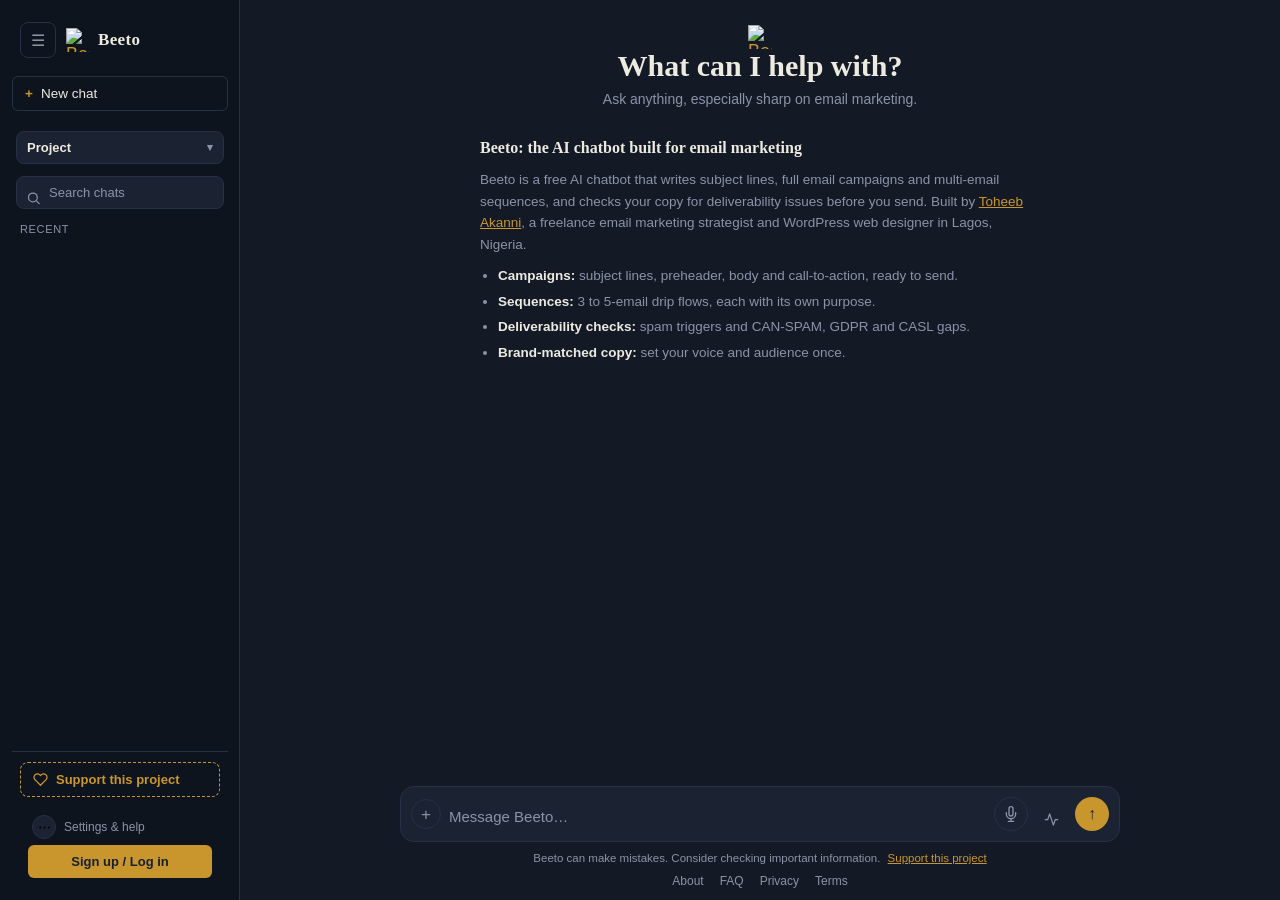
==== commit 885b935b: "Update app.html" ====
--- a/app.html
+++ b/app.html
@@ -24,8 +24,7 @@
   <!-- ===================== SEO ===================== -->
   <meta name="description" content="Beeto is a free AI chatbot for email marketing: subject lines, campaigns, sequences, and deliverability checks. Built by Toheeb Akanni, a freelance email marketing strategist in Lagos, Nigeria. Try it free." />
   <meta name="keywords" content="Toheeb Akanni, Beeto, Beeto Ai, email marketing AI, AI email marketing tool, email marketing chatbot, email copywriting AI, email sequence generator, email campaign generator, subject line generator AI, deliverability checker, AI marketing assistant, marketing AI Nigeria, Nigeria AI tools, Lagos digital marketer, freelance email marketing strategist, freelance digital marketer Nigeria, WordPress web designer Nigeria, email automation AI, chatbot for marketers, Toheeb Akanni portfolio, Toheeb Akanni email marketer, ATM Digital, who is Toheeb Akanni"/>
-  <meta name="robots" content="index, follow" />
-  <link rel="canonical" href="https://beeto.toheebakanni.name.ng/" />
+  <meta name="robots" content="noindex, follow" />
 
   <meta property="og:type" content="website" />
   <meta property="og:site_name" content="Beeto" />
@@ -47,6 +46,7 @@
   <!-- =================================================== -->
 
   <link rel="stylesheet" href="style.css?v=5" />
+  <link rel="stylesheet" href="app-additions.css?v=1" />
 
   <!-- KaTeX — renders $...$ / $$...$$ math the assistant sends back as
        real typeset equations instead of raw LaTeX text. -->
@@ -658,6 +658,8 @@
 
   </div>
 
-  <script src="script.js?v=25"></script>
+  <script src="script.js?v=25"></script>   
+  <script src="email-type-picker.js?v=1"></script>
+  
 </body>
 </html>
--- a/style.css
+++ b/style.css
@@ -0,0 +1,3062 @@
+/* ---------- Design tokens ---------- */
+:root {
+  --bg-main: #131A26;
+  --bg-sidebar: #0E141E;
+  --bg-panel: #1B2333;
+  --border: #263047;
+  --text: #EDEAE0;
+  --text-soft: #8B93A7;
+  --gold: #C9962E;
+  --gold-deep: #A87A1F;
+  --user-bubble: #2A3348;
+  --navy-deep: #16202E;
+  --navy: #16202E;
+
+  --font-display: 'Fraunces', Georgia, serif;
+  --font-body: 'Inter', -apple-system, sans-serif;
+}
+
+* { box-sizing: border-box; }
+
+/* Global "hidden" utility — every element the JS ever toggles this
+   class onto relies on this rule. !important so it always wins,
+   regardless of any later, more specific display rule for that
+   element (e.g. .guest-block { display: flex } defined further down). */
+.hidden {
+  display: none !important;
+}
+
+html, body {
+  height: 100%;
+  margin: 0;
+}
+
+body {
+  background: var(--bg-main);
+  font-family: var(--font-body);
+  color: var(--text);
+}
+
+.app {
+  display: flex;
+  height: 100vh; /* fallback for older browsers */
+  height: 100dvh; /* accounts for mobile browser toolbars — prevents the input row being pushed off-screen */
+}
+
+/* ===================== Sidebar ===================== */
+.sidebar {
+  width: 240px;
+  flex-shrink: 0;
+  background: var(--bg-sidebar);
+  border-right: 1px solid var(--border);
+  display: flex;
+  flex-direction: column;
+  padding: 16px 12px calc(16px + env(safe-area-inset-bottom)) 12px;
+  transition: width 0.18s ease, padding 0.18s ease, border-color 0.18s ease;
+  overflow: hidden;
+}
+
+.sidebar.collapsed {
+  width: 0;
+  padding-left: 0;
+  padding-right: 0;
+  border-right-color: transparent;
+}
+
+.sidebar-top {
+  flex-shrink: 0;
+  width: 216px;
+}
+
+.chat-history {
+  width: 216px;
+}
+
+.sidebar-bottom {
+  width: 216px;
+}
+
+.brand {
+  display: flex;
+  align-items: center;
+  gap: 8px;
+  padding: 6px 8px 18px 8px;
+}
+
+.brand-mark {
+  color: var(--gold);
+  font-size: 18px;
+}
+
+.brand-name {
+  font-family: var(--font-display);
+  font-weight: 600;
+  font-size: 17px;
+  letter-spacing: 0.02em;
+}
+
+.new-chat-btn {
+  width: 100%;
+  display: flex;
+  align-items: center;
+  gap: 8px;
+  background: transparent;
+  border: 1px solid var(--border);
+  color: var(--text);
+  padding: 9px 12px;
+  border-radius: 6px;
+  font-family: var(--font-body);
+  font-size: 13.5px;
+  cursor: pointer;
+  transition: background 0.15s ease, border-color 0.15s ease;
+}
+
+.new-chat-btn:hover {
+  background: var(--bg-panel);
+  border-color: var(--gold);
+}
+
+.new-chat-btn .plus {
+  color: var(--gold);
+  font-weight: 700;
+}
+
+.chat-history {
+  flex: 1;
+  overflow-y: auto;
+  margin-top: 20px;
+}
+
+.history-search-wrap {
+  position: relative;
+  padding: 0 4px 10px 4px;
+}
+
+.history-search-icon {
+  position: absolute;
+  left: 14px;
+  top: 50%;
+  transform: translateY(-50%);
+  width: 15px;
+  height: 15px;
+  color: var(--text-soft);
+  pointer-events: none;
+}
+
+.history-search-input {
+  width: 100%;
+  background: var(--bg-panel);
+  border: 1px solid var(--border);
+  border-radius: 8px;
+  padding: 8px 10px 8px 32px;
+  color: var(--text);
+  font-family: var(--font-body);
+  font-size: 13px;
+}
+
+.history-search-input::placeholder {
+  color: var(--text-soft);
+}
+
+.history-search-input:focus {
+  outline: 2px solid var(--gold);
+  outline-offset: 1px;
+}
+
+.history-empty {
+  padding: 10px 8px;
+  font-size: 12.5px;
+  color: var(--text-soft);
+}
+
+.history-label {
+  font-size: 11px;
+  text-transform: uppercase;
+  letter-spacing: 0.06em;
+  color: var(--text-soft);
+  padding: 4px 8px 8px 8px;
+}
+
+.history-item {
+  padding: 8px 10px;
+  border-radius: 6px;
+  font-size: 13.5px;
+  color: var(--text-soft);
+  cursor: pointer;
+  white-space: nowrap;
+  overflow: hidden;
+  text-overflow: ellipsis;
+  margin-bottom: 2px;
+}
+
+.history-item:hover {
+  background: var(--bg-panel);
+  color: var(--text);
+}
+
+.history-item.active {
+  background: var(--bg-panel);
+  color: var(--text);
+  border-left: 2px solid var(--gold);
+}
+
+.ai-disclosure-badge {
+  display: inline-flex;
+  align-items: center;
+  gap: 4px;
+  font-size: 10.5px;
+  font-weight: 700;
+  text-transform: uppercase;
+  letter-spacing: 0.04em;
+  color: var(--gold);
+  background: rgba(201, 150, 46, 0.1);
+  border: 1px solid rgba(201, 150, 46, 0.35);
+  border-radius: 999px;
+  padding: 3px 9px;
+  align-self: flex-start;
+}
+
+.project-switcher-wrap {
+  position: relative;
+  padding: 0 4px 12px 4px;
+}
+
+.project-switcher-btn {
+  width: 100%;
+  display: flex;
+  align-items: center;
+  justify-content: space-between;
+  background: var(--bg-panel);
+  border: 1px solid var(--border);
+  border-radius: 8px;
+  padding: 8px 10px;
+  color: var(--text);
+  font-family: var(--font-body);
+  font-size: 13px;
+  font-weight: 600;
+  cursor: pointer;
+}
+
+.project-switcher-btn:hover {
+  border-color: var(--gold);
+}
+
+.project-switcher-caret {
+  color: var(--text-soft);
+  font-size: 11px;
+}
+
+.project-switcher-popup {
+  position: absolute;
+  top: calc(100% + 4px);
+  left: 4px;
+  right: 4px;
+  background: var(--bg-panel);
+  border: 1px solid var(--border);
+  border-radius: 10px;
+  padding: 6px;
+  box-shadow: 0 8px 24px rgba(0, 0, 0, 0.35);
+  z-index: 40;
+  max-height: 240px;
+  overflow-y: auto;
+}
+
+.project-switcher-popup.hidden {
+  display: none;
+}
+
+.project-popup-item {
+  width: 100%;
+  display: flex;
+  align-items: center;
+  gap: 8px;
+  background: transparent;
+  border: none;
+  color: var(--text);
+  font-family: var(--font-body);
+  font-size: 13px;
+  padding: 8px 8px;
+  border-radius: 6px;
+  cursor: pointer;
+  text-align: left;
+}
+
+.project-popup-item:hover {
+  background: var(--bg-main);
+}
+
+.project-popup-item.active {
+  color: var(--gold);
+  font-weight: 700;
+}
+
+.project-popup-row {
+  display: flex;
+  align-items: center;
+  gap: 2px;
+}
+
+.project-popup-row .project-popup-item {
+  flex: 1;
+}
+
+.project-popup-delete {
+  flex-shrink: 0;
+  background: transparent;
+  border: none;
+  color: var(--text-soft);
+  font-size: 12px;
+  padding: 6px 8px;
+  cursor: pointer;
+  border-radius: 4px;
+}
+
+.project-popup-delete:hover {
+  color: #E0765A;
+  background: var(--bg-main);
+}
+
+.project-popup-divider {
+  height: 1px;
+  background: var(--border);
+  margin: 4px 2px;
+}
+
+.new-project-item {
+  color: var(--gold);
+  font-weight: 600;
+}
+
+.sidebar-bottom {
+  flex-shrink: 0;
+  padding: 10px 8px 2px 8px;
+  border-top: 1px solid var(--border);
+  margin-top: 8px;
+}
+
+.account-block {
+  position: relative;
+  padding: 2px 8px;
+}
+
+.account-row {
+  width: 100%;
+  display: flex;
+  align-items: center;
+  gap: 8px;
+  background: transparent;
+  border: none;
+  padding: 6px 4px;
+  border-radius: 8px;
+  cursor: pointer;
+  text-align: left;
+}
+
+.account-row:hover {
+  background: var(--bg-panel);
+}
+
+.memory-list {
+  display: flex;
+  flex-direction: column;
+  gap: 6px;
+  max-height: 180px;
+  overflow-y: auto;
+}
+
+.memory-empty {
+  font-size: 12.5px;
+  color: var(--text-soft);
+  padding: 4px 2px;
+}
+
+.memory-item {
+  display: flex;
+  align-items: center;
+  justify-content: space-between;
+  gap: 8px;
+  background: var(--bg-main);
+  border: 1px solid var(--border);
+  border-radius: 8px;
+  padding: 8px 10px;
+}
+
+.memory-item-text {
+  font-size: 13px;
+  color: var(--text);
+}
+
+.memory-item-delete {
+  flex-shrink: 0;
+  background: transparent;
+  border: none;
+  color: var(--text-soft);
+  font-size: 12px;
+  cursor: pointer;
+  padding: 2px 6px;
+  border-radius: 4px;
+}
+
+.memory-item-delete:hover {
+  color: #E0765A;
+  background: var(--bg-panel);
+}
+
+.memory-add-row {
+  display: flex;
+  gap: 6px;
+}
+
+.memory-add-row input {
+  flex: 1;
+  background: var(--bg-main);
+  border: 1px solid var(--border);
+  border-radius: 6px;
+  padding: 9px 10px;
+  color: var(--text);
+  font-family: var(--font-body);
+  font-size: 13.5px;
+}
+
+.memory-add-row input:focus {
+  outline: 2px solid var(--gold);
+  outline-offset: 1px;
+}
+
+.memory-add-btn {
+  flex-shrink: 0;
+  background: var(--gold);
+  color: var(--navy-deep, #16202E);
+  border: none;
+  border-radius: 6px;
+  padding: 0 14px;
+  font-family: var(--font-body);
+  font-weight: 700;
+  font-size: 13px;
+  cursor: pointer;
+}
+
+.memory-add-btn:hover {
+  background: var(--gold-deep);
+}
+
+.memory-clear-btn {
+  align-self: flex-start;
+  background: transparent;
+  border: 1px solid var(--border);
+  color: var(--text-soft);
+  border-radius: 6px;
+  padding: 7px 12px;
+  font-family: var(--font-body);
+  font-size: 12.5px;
+  cursor: pointer;
+}
+
+.memory-clear-btn:hover {
+  border-color: #E0765A;
+  color: #E0765A;
+}
+
+.settings-tabs {
+  display: flex;
+  gap: 4px;
+  background: var(--bg-main);
+  border: 1px solid var(--border);
+  border-radius: 8px;
+  padding: 4px;
+}
+
+.settings-tab {
+  flex: 1;
+  background: transparent;
+  border: none;
+  color: var(--text-soft);
+  font-family: var(--font-body);
+  font-size: 12.5px;
+  font-weight: 600;
+  padding: 9px 6px;
+  border-radius: 6px;
+  cursor: pointer;
+  transition: background 0.15s ease, color 0.15s ease;
+}
+
+.settings-tab:hover {
+  color: var(--text);
+}
+
+.settings-tab.active {
+  background: var(--gold);
+  color: var(--navy-deep, #16202E);
+}
+
+.settings-panel {
+  display: flex;
+  flex-direction: column;
+  gap: 16px;
+}
+
+.settings-panel.hidden {
+  display: none;
+}
+
+/* ---- Account dropdown popup ---- */
+.account-popup {
+  position: absolute;
+  bottom: calc(100% + 6px);
+  left: 4px;
+  right: 4px;
+  background: var(--bg-panel);
+  border: 1px solid var(--border);
+  border-radius: 10px;
+  padding: 6px;
+  box-shadow: 0 8px 24px rgba(0, 0, 0, 0.35);
+  z-index: 40;
+  display: flex;
+  flex-direction: column;
+  gap: 2px;
+}
+
+.account-popup.hidden {
+  display: none;
+}
+
+.account-popup-item {
+  display: flex;
+  align-items: center;
+  gap: 10px;
+  width: 100%;
+  background: transparent;
+  border: none;
+  color: var(--text);
+  font-family: var(--font-body);
+  font-size: 13.5px;
+  padding: 9px 8px;
+  border-radius: 6px;
+  cursor: pointer;
+  text-align: left;
+}
+
+.account-popup-item:hover {
+  background: var(--bg-main);
+}
+
+.account-popup-item.upgrade-item {
+  color: var(--gold);
+}
+
+.account-popup-item.logout-item {
+  color: var(--text-soft);
+}
+
+.popup-icon {
+  width: 16px;
+  flex-shrink: 0;
+  text-align: center;
+}
+
+.account-popup-divider {
+  height: 1px;
+  background: var(--border);
+  margin: 4px 2px;
+}
+
+.user-avatar-wrap {
+  flex-shrink: 0;
+  width: 24px;
+  height: 24px;
+  border-radius: 50%;
+  overflow: hidden;
+  display: flex;
+  align-items: center;
+  justify-content: center;
+  background: var(--bg-panel);
+  border: 1px solid var(--border);
+}
+
+.user-avatar-img {
+  width: 100%;
+  height: 100%;
+  object-fit: cover;
+}
+
+.user-avatar-img.hidden {
+  display: none;
+}
+
+.user-avatar-initial {
+  font-size: 11px;
+  font-weight: 700;
+  color: var(--gold);
+}
+
+.user-tag {
+  font-size: 12px;
+  color: var(--text-soft);
+  overflow: hidden;
+  text-overflow: ellipsis;
+  white-space: nowrap;
+}
+
+.logout-link {
+  background: transparent;
+  border: none;
+  color: var(--text-soft);
+  font-size: 12px;
+  cursor: pointer;
+  text-decoration: underline;
+  flex-shrink: 0;
+}
+
+.logout-link:hover {
+  color: var(--text);
+}
+
+/* ===================== Login gate ===================== */
+.login-gate {
+  min-height: 100vh;
+  min-height: 100dvh;
+  display: flex;
+  align-items: center;
+  justify-content: center;
+  background: var(--bg-main);
+  background-image:
+    radial-gradient(circle at 15% 10%, rgba(201,150,46,0.09), transparent 45%),
+    radial-gradient(circle at 85% 90%, rgba(201,150,46,0.07), transparent 45%);
+  background-size: 180% 180%;
+  animation: gradientDrift 14s ease-in-out infinite;
+  padding: 20px;
+}
+
+@keyframes gradientDrift {
+  0%, 100% { background-position: 0% 0%; }
+  50% { background-position: 100% 100%; }
+}
+
+.login-gate.hidden {
+  display: none;
+}
+
+.login-box {
+  text-align: center;
+  max-width: 320px;
+  animation: loginFadeUp 0.6s ease both;
+}
+
+@keyframes loginFadeUp {
+  from { opacity: 0; transform: translateY(18px); }
+  to { opacity: 1; transform: translateY(0); }
+}
+
+.stamp-mark {
+  color: var(--gold);
+  font-size: 34px;
+  margin-bottom: 14px;
+  display: inline-block;
+  animation: floatMark 3s ease-in-out infinite;
+}
+
+@keyframes floatMark {
+  0%, 100% { transform: translateY(0); }
+  50% { transform: translateY(-6px); }
+}
+
+.login-box h1 {
+  font-family: var(--font-display);
+  font-weight: 600;
+  font-size: 26px;
+  margin: 0 0 8px 0;
+  color: var(--text);
+}
+
+.login-box p {
+  color: var(--text-soft);
+  font-size: 14px;
+  margin: 0 0 22px 0;
+}
+
+.login-btn {
+  background: var(--gold);
+  color: var(--navy-deep, #16202E);
+  border: none;
+  border-radius: 8px;
+  padding: 12px 26px;
+  font-family: var(--font-body);
+  font-weight: 700;
+  font-size: 15px;
+  cursor: pointer;
+  width: 100%;
+  transition: background 0.15s ease, transform 0.1s ease;
+}
+
+.login-btn:hover {
+  background: var(--gold-deep);
+}
+
+.login-btn:active {
+  transform: scale(0.98);
+}
+
+.auth-form {
+  display: flex;
+  flex-direction: column;
+  gap: 10px;
+}
+
+.auth-form input {
+  width: 100%;
+  background: var(--bg-main);
+  border: 1px solid var(--border);
+  border-radius: 8px;
+  padding: 11px 14px;
+  color: var(--text);
+  font-family: var(--font-body);
+  font-size: 14.5px;
+}
+
+.auth-form input:focus {
+  outline: 2px solid var(--gold);
+  outline-offset: 1px;
+}
+
+/* Password field with eye-toggle button */
+.password-field {
+  position: relative;
+}
+
+.password-field input {
+  padding-right: 42px;
+}
+
+.toggle-password {
+  position: absolute;
+  right: 6px;
+  top: 50%;
+  transform: translateY(-50%);
+  background: none;
+  border: none;
+  color: var(--text-soft);
+  cursor: pointer;
+  padding: 6px 8px;
+  line-height: 1;
+  display: flex;
+  align-items: center;
+  justify-content: center;
+}
+
+.toggle-password .eye-icon {
+  width: 19px;
+  height: 19px;
+}
+
+.toggle-password .eye-icon.hidden {
+  display: none;
+}
+
+.auth-divider {
+  display: flex;
+  align-items: center;
+  gap: 10px;
+  margin: 16px 0;
+  color: var(--text-soft);
+  font-size: 12px;
+}
+
+.auth-divider::before,
+.auth-divider::after {
+  content: "";
+  flex: 1;
+  height: 1px;
+  background: var(--border);
+}
+
+.google-btn {
+  width: 100%;
+  display: flex;
+  align-items: center;
+  justify-content: center;
+  gap: 10px;
+  background: #fff;
+  color: #1F1F1F;
+  border: 1px solid var(--border);
+  border-radius: 8px;
+  padding: 11px 16px;
+  font-family: var(--font-body);
+  font-weight: 600;
+  font-size: 14px;
+  cursor: pointer;
+  transition: background 0.15s ease, transform 0.1s ease;
+}
+
+.google-btn:hover {
+  background: #f3f3f3;
+}
+
+.google-btn:active {
+  transform: scale(0.98);
+}
+
+.toggle-password:hover {
+  color: var(--gold);
+}
+
+/* Shake feedback when login/signup fails */
+@keyframes shake {
+  10%, 90% { transform: translateX(-1px); }
+  20%, 80% { transform: translateX(2px); }
+  30%, 50%, 70% { transform: translateX(-4px); }
+  40%, 60% { transform: translateX(4px); }
+}
+
+.auth-form.shake {
+  animation: shake 0.4s ease;
+}
+
+.auth-toggle {
+  margin-top: 16px;
+  font-size: 13px;
+  color: var(--text-soft);
+}
+
+.link-btn {
+  background: none;
+  border: none;
+  color: var(--gold);
+  font-size: 13px;
+  cursor: pointer;
+  text-decoration: underline;
+  padding: 0;
+  margin-left: 4px;
+}
+
+.link-btn:hover {
+  color: var(--gold-deep);
+}
+
+.auth-error {
+  margin-top: 14px;
+  font-size: 13px;
+  color: #E0765A;
+}
+
+.auth-error.hidden {
+  display: none;
+}
+
+.app.hidden {
+  display: none;
+}
+
+.settings-btn {
+  width: 100%;
+  display: flex;
+  align-items: center;
+  gap: 8px;
+  background: transparent;
+  border: none;
+  color: var(--text-soft);
+  padding: 8px;
+  font-family: var(--font-body);
+  font-size: 13px;
+  cursor: pointer;
+  border-radius: 6px;
+  margin-bottom: 6px;
+}
+
+.settings-btn:hover {
+  background: var(--bg-panel);
+  color: var(--text);
+}
+
+.settings-btn .gear {
+  color: var(--gold);
+}
+
+
+/* ===================== History item controls ===================== */
+.history-item {
+  display: flex;
+  align-items: center;
+  justify-content: space-between;
+  gap: 6px;
+}
+
+.history-item-label {
+  flex: 1;
+  overflow: hidden;
+  text-overflow: ellipsis;
+  white-space: nowrap;
+}
+
+.history-item-menu {
+  flex-shrink: 0;
+  background: transparent;
+  border: none;
+  color: var(--text-soft);
+  font-size: 15px;
+  padding: 2px 6px;
+  cursor: pointer;
+  border-radius: 4px;
+  opacity: 0;
+}
+
+.history-item:hover .history-item-menu {
+  opacity: 1;
+}
+
+.history-item-menu:hover {
+  background: var(--border);
+  color: var(--text);
+}
+
+/* ===================== Settings modal ===================== */
+.modal-overlay {
+  position: fixed;
+  inset: 0;
+  background: rgba(0, 0, 0, 0.55);
+  display: flex;
+  align-items: center;
+  justify-content: center;
+  z-index: 50;
+  padding: 20px;
+}
+
+.modal-overlay.hidden {
+  display: none;
+}
+
+.modal {
+  background: var(--bg-panel);
+  border: 1px solid var(--border);
+  border-radius: 12px;
+  width: 100%;
+  max-width: 420px;
+  max-height: 85vh;
+  display: flex;
+  flex-direction: column;
+  overflow: hidden;
+}
+
+.modal-header {
+  display: flex;
+  align-items: center;
+  justify-content: space-between;
+  padding: 16px 18px;
+  border-bottom: 1px solid var(--border);
+  flex-shrink: 0;
+}
+
+.modal-header h2 {
+  font-family: var(--font-display);
+  font-size: 18px;
+  margin: 0;
+  font-weight: 600;
+}
+
+.modal-close {
+  background: transparent;
+  border: none;
+  color: var(--text-soft);
+  font-size: 16px;
+  cursor: pointer;
+  padding: 4px 8px;
+}
+
+.modal-close:hover {
+  color: var(--text);
+}
+
+.modal-body {
+  padding: 18px;
+  overflow-y: auto;
+  display: flex;
+  flex-direction: column;
+  gap: 16px;
+}
+
+.modal .field-label {
+  display: block;
+  font-size: 12px;
+  font-weight: 600;
+  text-transform: uppercase;
+  letter-spacing: 0.05em;
+  color: var(--text-soft);
+  margin-bottom: 6px;
+}
+
+.modal select,
+.modal textarea {
+  width: 100%;
+  background: var(--bg-main);
+  border: 1px solid var(--border);
+  border-radius: 6px;
+  padding: 9px 10px;
+  color: var(--text);
+  font-family: var(--font-body);
+  font-size: 14px;
+  resize: vertical;
+}
+
+.modal select:focus,
+.modal textarea:focus {
+  outline: 2px solid var(--gold);
+  outline-offset: 1px;
+}
+
+.checkbox-row {
+  display: flex;
+  align-items: flex-start;
+  gap: 8px;
+  font-size: 13.5px;
+  color: var(--text);
+  cursor: pointer;
+}
+
+.checkbox-row input {
+  margin-top: 3px;
+  accent-color: var(--gold);
+}
+
+.modal-footer {
+  padding: 14px 18px;
+  border-top: 1px solid var(--border);
+  flex-shrink: 0;
+}
+
+.settings-divider {
+  display: flex;
+  align-items: center;
+  gap: 10px;
+  margin-top: 6px;
+  font-size: 11px;
+  text-transform: uppercase;
+  letter-spacing: 0.06em;
+  color: var(--gold);
+  font-weight: 700;
+}
+
+.settings-divider::after {
+  content: "";
+  flex: 1;
+  height: 1px;
+  background: var(--border);
+}
+
+.settings-hint {
+  font-size: 12px;
+  color: var(--text-soft);
+  margin: -8px 0 0 0;
+}
+
+.save-btn {
+  width: 100%;
+  background: var(--gold);
+  color: var(--navy-deep, #16202E);
+  border: none;
+  border-radius: 6px;
+  padding: 10px;
+  font-family: var(--font-body);
+  font-weight: 700;
+  font-size: 14px;
+  cursor: pointer;
+}
+
+.save-btn:hover {
+  background: var(--gold-deep);
+}
+
+.disclaimer-text {
+  flex-shrink: 0;
+  text-align: center;
+  font-size: 11.5px;
+  color: var(--text-soft);
+  margin: -14px auto 10px auto;
+  max-width: 720px;
+  width: calc(100% - 40px);
+}
+
+@media (max-width: 720px) {
+  .disclaimer-text {
+    font-size: 11px;
+    margin: -18px auto calc(10px + env(safe-area-inset-bottom)) auto;
+    width: calc(100% - 24px);
+  }
+}
+
+/* ===================== Onboarding wizard ===================== */
+.onboarding-modal {
+  max-width: 440px;
+}
+
+.onboarding-modal .modal-close {
+  font-size: 12.5px;
+  text-transform: uppercase;
+  letter-spacing: 0.04em;
+  font-weight: 600;
+}
+
+.onboarding-progress {
+  display: flex;
+  justify-content: center;
+  gap: 6px;
+  padding: 14px 0 0;
+  flex-shrink: 0;
+}
+
+.onboarding-dot {
+  width: 22px;
+  height: 4px;
+  border-radius: 2px;
+  background: var(--border);
+  transition: background 0.2s ease;
+}
+
+.onboarding-dot.active,
+.onboarding-dot.done {
+  background: var(--gold);
+}
+
+.onboarding-body {
+  gap: 14px;
+}
+
+.onboarding-step.hidden {
+  display: none;
+}
+
+.modal-body input[type="text"] {
+  width: 100%;
+  background: var(--bg-main);
+  border: 1px solid var(--border);
+  border-radius: 6px;
+  padding: 9px 10px;
+  color: var(--text);
+  font-family: var(--font-body);
+  font-size: 14px;
+}
+
+.modal-body input[type="text"]:focus {
+  outline: 2px solid var(--gold);
+  outline-offset: 1px;
+}
+
+.onboarding-footer {
+  display: flex;
+  align-items: center;
+  gap: 10px;
+}
+
+.onboarding-footer .save-btn {
+  flex: 1;
+}
+
+.ob-back-btn {
+  background: transparent;
+  border: 1px solid var(--border);
+  color: var(--text-soft);
+  border-radius: 6px;
+  padding: 10px 16px;
+  font-family: var(--font-body);
+  font-weight: 600;
+  font-size: 13.5px;
+  cursor: pointer;
+}
+
+.ob-back-btn:hover {
+  color: var(--text);
+  border-color: var(--text-soft);
+}
+
+.ob-back-btn.hidden {
+  display: none;
+}
+
+/* ===================== Main area ===================== */
+.main {
+  flex: 1;
+  display: flex;
+  flex-direction: column;
+  min-width: 0;
+  position: relative;
+}
+
+/* Empty state, centered */
+.greeting-state {
+  flex: 1;
+  display: flex;
+  flex-direction: column;
+  align-items: center;
+  justify-content: center;
+  text-align: center;
+  padding: 20px;
+}
+
+.greeting-state.hidden {
+  display: none;
+}
+
+.greeting-mark {
+  color: var(--gold);
+  font-size: 30px;
+  margin-bottom: 14px;
+}
+
+.greeting-state h1 {
+  font-family: var(--font-display);
+  font-weight: 600;
+  font-size: 30px;
+  margin: 0 0 8px 0;
+}
+
+.greeting-sub {
+  color: var(--text-soft);
+  font-size: 14px;
+  margin: 0;
+}
+
+.greeting-title {
+  font-family: var(--font-display);
+  font-weight: 600;
+  font-size: 30px;
+  margin: 0 0 8px 0;
+}
+
+.typing-indicator {
+  display: flex;
+  align-items: center;
+  gap: 4px;
+  padding: 14px 0;
+}
+
+.typing-indicator .dot {
+  width: 6px;
+  height: 6px;
+  border-radius: 50%;
+  background: var(--text-soft);
+  animation: typingBounce 1.2s infinite ease-in-out;
+}
+
+.typing-indicator .dot:nth-child(2) { animation-delay: 0.15s; }
+.typing-indicator .dot:nth-child(3) { animation-delay: 0.3s; }
+
+@keyframes typingBounce {
+  0%, 60%, 100% { transform: translateY(0); opacity: 0.5; }
+  30% { transform: translateY(-4px); opacity: 1; }
+}
+
+/* Message thread */
+.chat-log {
+  flex: 1;
+  overflow-y: auto;
+  display: flex;
+  flex-direction: column;
+  gap: 18px;
+  width: 100%;
+  max-width: none;
+  margin: 0;
+  padding-top: 32px;
+  padding-bottom: 16px;
+  /* keeps the messages in the same 680px centered column,
+     while the scrollbar itself sits at the far right edge */
+  padding-left: max(20px, calc((100% - 680px) / 2));
+  padding-right: max(20px, calc((100% - 680px) / 2));
+  overscroll-behavior: contain;
+}
+
+/* Thin scrollbar: Chrome, Edge, Safari */
+.chat-log::-webkit-scrollbar {
+  width: 6px;
+}
+.chat-log::-webkit-scrollbar-track {
+  background: transparent;
+}
+.chat-log::-webkit-scrollbar-thumb {
+  background: rgba(255, 255, 255, 0.22);
+  border-radius: 3px;
+}
+.chat-log::-webkit-scrollbar-thumb:hover {
+  background: rgba(255, 255, 255, 0.4);
+}
+
+/* Thin scrollbar: Firefox only (Chrome ignores the webkit styles above if these apply) */
+@supports not selector(::-webkit-scrollbar) {
+  .chat-log {
+    scrollbar-width: thin;
+    scrollbar-color: rgba(255, 255, 255, 0.25) transparent;
+  }
+}
+
+.chat-log.hidden {
+  display: none;
+}
+
+.message {
+  display: flex;
+  gap: 10px;
+}
+
+.message.user {
+  justify-content: flex-end;
+}
+
+.message.assistant {
+  justify-content: flex-start;
+}
+
+.avatar {
+  flex-shrink: 0;
+  width: 28px;
+  height: 28px;
+  border-radius: 50%;
+  display: flex;
+  align-items: center;
+  justify-content: center;
+  font-size: 12px;
+  font-weight: 700;
+  margin-top: 2px;
+}
+
+.message.assistant .avatar {
+  background: transparent;
+  border: 1.5px dashed var(--gold);
+  color: var(--gold);
+  font-size: 13px;
+}
+
+.message.user .avatar {
+  background: var(--gold);
+  color: var(--navy-deep, #16202E);
+  order: 2;
+}
+
+.message-body {
+  display: flex;
+  flex-direction: column;
+  gap: 4px;
+  max-width: 78%;
+}
+
+.message.assistant .message-body {
+  max-width: calc(100% - 38px);
+}
+
+.bubble {
+  padding: 11px 15px;
+  border-radius: 10px;
+  font-size: 15px;
+  line-height: 1.5;
+  white-space: pre-wrap;
+}
+
+.message.assistant .bubble {
+  background: transparent;
+  color: var(--text);
+  padding-left: 0;
+}
+
+.message.assistant .bubble p {
+  margin: 0 0 12px 0;
+}
+
+.message.assistant .bubble p:last-child {
+  margin-bottom: 0;
+}
+
+.message.assistant .bubble ol,
+.message.assistant .bubble ul {
+  margin: 0 0 12px 0;
+  padding-left: 22px;
+}
+
+.message.assistant .bubble li {
+  margin-bottom: 4px;
+}
+
+.message.assistant .bubble strong {
+  color: var(--text);
+  font-weight: 700;
+}
+
+.message.assistant .bubble h2,
+.message.assistant .bubble h3,
+.message.assistant .bubble h4 {
+  font-family: var(--font-display);
+  color: var(--text);
+  margin: 18px 0 8px 0;
+  line-height: 1.3;
+}
+
+.message.assistant .bubble h2:first-child,
+.message.assistant .bubble h3:first-child,
+.message.assistant .bubble h4:first-child {
+  margin-top: 0;
+}
+
+.message.assistant .bubble h2 { font-size: 19px; }
+.message.assistant .bubble h3 { font-size: 16.5px; }
+.message.assistant .bubble h4 { font-size: 14.5px; }
+
+.message.assistant .bubble table {
+  width: 100%;
+  border-collapse: collapse;
+  margin: 0 0 14px 0;
+  font-size: 13px;
+  overflow-x: auto;
+  display: block;
+}
+
+.message.assistant .bubble th,
+.message.assistant .bubble td {
+  border: 1px solid var(--border);
+  padding: 8px 10px;
+  text-align: left;
+  vertical-align: top;
+}
+
+.message.assistant .bubble th {
+  background: var(--bg-panel);
+  color: var(--gold);
+  font-weight: 700;
+  white-space: nowrap;
+}
+
+.message.assistant .bubble tr:nth-child(even) td {
+  background: rgba(255, 255, 255, 0.02);
+}
+
+.message.assistant .bubble blockquote {
+  margin: 0 0 12px 0;
+  padding: 4px 0 4px 12px;
+  border-left: 3px solid var(--gold);
+  color: var(--text-soft);
+}
+
+.message.assistant .bubble blockquote p {
+  margin: 0 0 6px 0;
+}
+
+.message.assistant .bubble blockquote p:last-child {
+  margin-bottom: 0;
+}
+
+.message.user .bubble {
+  background: var(--user-bubble);
+  color: var(--text);
+}
+
+.message.status .bubble {
+  color: var(--text-soft);
+  font-style: italic;
+  padding-left: 0;
+}
+
+.message.status.error .bubble {
+  color: #E0765A;
+}
+
+.message-image {
+  max-width: 220px;
+  border-radius: 10px;
+  display: block;
+}
+
+.private-mode-banner {
+  max-width: 720px;
+  width: calc(100% - 40px);
+  margin: 8px auto 0 auto;
+  background: rgba(107, 91, 140, 0.12);
+  border: 1px solid rgba(107, 91, 140, 0.4);
+  color: #B9A9D9;
+  font-size: 12.5px;
+  text-align: center;
+  padding: 8px 12px;
+  border-radius: 8px;
+}
+
+.private-mode-banner.hidden { display: none; }
+
+body.private-mode-active .chat-input-row { border-color: #6B5B8C; }
+body.private-mode-active .tools-btn.has-active { background: #6B5B8C; border-color: #6B5B8C; }
+
+/* Sources row under a web-search-backed reply */
+.sources-row {
+  display: flex;
+  flex-wrap: wrap;
+  align-items: center;
+  gap: 6px;
+  margin-top: 2px;
+}
+
+.sources-label {
+  font-size: 11px;
+  color: var(--text-soft);
+  text-transform: uppercase;
+  letter-spacing: 0.04em;
+}
+
+.source-chip {
+  font-size: 12px;
+  color: var(--gold);
+  background: var(--bg-panel);
+  border: 1px solid var(--border);
+  border-radius: 999px;
+  padding: 3px 10px;
+  text-decoration: none;
+  max-width: 180px;
+  overflow: hidden;
+  text-overflow: ellipsis;
+  white-space: nowrap;
+}
+
+.source-chip:hover {
+  border-color: var(--gold);
+}
+
+.suggestions-row {
+  display: flex;
+  flex-wrap: wrap;
+  gap: 6px;
+  margin-top: 6px;
+}
+
+.suggestion-chip {
+  font-size: 13px;
+  color: var(--text);
+  background: var(--bg-panel);
+  border: 1px solid var(--border);
+  border-radius: 999px;
+  padding: 5px 12px;
+  cursor: pointer;
+}
+
+.suggestion-chip:hover {
+  border-color: var(--gold);
+  color: var(--gold);
+}
+
+/* Copy / action row under assistant messages */
+.message-actions {
+  display: flex;
+  gap: 4px;
+}
+
+.action-btn {
+  background: transparent;
+  border: none;
+  color: var(--text-soft);
+  font-size: 12px;
+  padding: 4px 8px;
+  border-radius: 6px;
+  cursor: pointer;
+  display: flex;
+  align-items: center;
+  gap: 4px;
+}
+
+.action-btn:hover {
+  background: var(--bg-panel);
+  color: var(--text);
+}
+
+/* Input bar */
+.chat-input-row {
+  flex-shrink: 0;
+  display: flex;
+  gap: 8px;
+  align-items: flex-end;
+  max-width: 720px;
+  width: calc(100% - 40px);
+  margin: 0 auto 24px auto;
+  background: var(--bg-panel);
+  border: 1px solid var(--border);
+  border-radius: 14px;
+  padding: 10px 10px 10px 10px;
+  position: relative; /* anchors the tools popup */
+}
+
+.chat-input-row:focus-within {
+  border-color: var(--gold);
+}
+
+/* ---- "+" tools button + labeled popup menu ---- */
+.tools-btn {
+  flex-shrink: 0;
+  width: 30px;
+  height: 30px;
+  border-radius: 50%;
+  border: 1px solid var(--border);
+  background: transparent;
+  color: var(--text-soft);
+  font-size: 17px;
+  line-height: 1;
+  cursor: pointer;
+  margin-bottom: 2px;
+}
+
+.tools-btn:hover,
+.tools-btn[aria-expanded="true"] {
+  border-color: var(--gold);
+  color: var(--gold);
+}
+
+.tools-btn.has-active {
+  background: var(--gold);
+  border-color: var(--gold);
+  color: var(--navy-deep, #16202E);
+}
+
+.tools-popup {
+  position: absolute;
+  bottom: calc(100% + 8px);
+  left: 0;
+  min-width: 230px;
+  background: var(--bg-panel);
+  border: 1px solid var(--border);
+  border-radius: 12px;
+  padding: 6px;
+  box-shadow: 0 8px 24px rgba(0, 0, 0, 0.35);
+  z-index: 40;
+  display: flex;
+  flex-direction: column;
+  gap: 2px;
+}
+
+.tools-popup.hidden {
+  display: none;
+}
+
+.tools-popup-item {
+  display: flex;
+  align-items: center;
+  gap: 10px;
+  width: 100%;
+  background: transparent;
+  border: none;
+  color: var(--text);
+  font-family: var(--font-body);
+  font-size: 13.5px;
+  padding: 10px 10px;
+  border-radius: 8px;
+  cursor: pointer;
+  text-align: left;
+}
+
+.tools-popup-item:hover {
+  background: var(--bg-main);
+}
+
+.tools-popup-item .popup-icon {
+  width: 18px;
+  flex-shrink: 0;
+  text-align: center;
+  font-size: 14px;
+}
+
+.tools-popup-item-text {
+  flex: 1;
+  display: flex;
+  flex-direction: column;
+  line-height: 1.25;
+}
+
+.tools-popup-item-hint {
+  font-size: 11px;
+  color: var(--text-soft);
+}
+
+.tools-popup-check {
+  flex-shrink: 0;
+  width: 14px;
+  color: var(--gold);
+  font-weight: 700;
+  opacity: 0;
+}
+
+.tools-popup-item.active {
+  background: var(--bg-main);
+}
+
+.tools-popup-item.active .tools-popup-check {
+  opacity: 1;
+}
+
+.tools-popup-item.locked {
+  opacity: 0.55;
+}
+
+.tools-popup-item.locked::after {
+  content: "PRO";
+  flex-shrink: 0;
+  font-size: 10px;
+  font-weight: 700;
+  color: var(--gold);
+  border: 1px solid var(--gold);
+  border-radius: 4px;
+  padding: 1px 5px;
+  margin-left: 6px;
+}
+
+.tools-popup-divider {
+  height: 1px;
+  background: var(--border);
+  margin: 4px 2px;
+}
+
+/* Length stepper shown under "Sequence mode" once it's active */
+.sequence-length-row {
+  display: flex;
+  gap: 4px;
+  padding: 2px 10px 8px 10px;
+}
+
+.sequence-length-btn {
+  flex: 1;
+  background: var(--bg-main);
+  border: 1px solid var(--border);
+  color: var(--text-soft);
+  border-radius: 6px;
+  padding: 7px 4px;
+  font-family: var(--font-body);
+  font-size: 12px;
+  font-weight: 600;
+  cursor: pointer;
+  transition: border-color 0.15s ease, color 0.15s ease, background 0.15s ease;
+}
+
+.sequence-length-btn:hover {
+  border-color: var(--gold);
+  color: var(--text);
+}
+
+.sequence-length-btn.active {
+  background: var(--gold);
+  border-color: var(--gold);
+  color: var(--navy-deep, #16202E);
+}
+
+.campaign-card {
+  background: var(--bg-panel);
+  border: 1px solid var(--border);
+  border-radius: 12px;
+  padding: 16px 18px;
+  display: flex;
+  flex-direction: column;
+  gap: 14px;
+  max-width: 480px;
+}
+
+.campaign-section {
+  display: flex;
+  flex-direction: column;
+  gap: 4px;
+}
+
+.campaign-label {
+  font-size: 11px;
+  text-transform: uppercase;
+  letter-spacing: 0.05em;
+  color: var(--gold);
+  font-weight: 700;
+}
+
+.campaign-value {
+  font-size: 14px;
+  color: var(--text);
+}
+
+.campaign-body-text {
+  font-size: 14px;
+  color: var(--text);
+  white-space: pre-wrap;
+  line-height: 1.5;
+}
+
+.campaign-subject-list {
+  margin: 0;
+  padding-left: 18px;
+  display: flex;
+  flex-direction: column;
+  gap: 4px;
+}
+
+.campaign-subject-list li {
+  font-size: 14px;
+  color: var(--text);
+}
+
+.campaign-copy-btn {
+  align-self: flex-start;
+  background: transparent;
+  border: 1px solid var(--border);
+  color: var(--text-soft);
+  border-radius: 6px;
+  padding: 7px 12px;
+  font-family: var(--font-body);
+  font-size: 12.5px;
+  font-weight: 600;
+  cursor: pointer;
+}
+
+.campaign-copy-btn:hover {
+  border-color: var(--gold);
+  color: var(--gold);
+}
+
+.campaign-refine-row {
+  display: flex;
+  gap: 8px;
+  flex-wrap: wrap;
+}
+
+.campaign-refine-btn {
+  background: transparent;
+  border: 1px dashed var(--border);
+  color: var(--text-soft);
+  border-radius: 6px;
+  padding: 7px 12px;
+  font-family: var(--font-body);
+  font-size: 12.5px;
+  font-weight: 600;
+  cursor: pointer;
+  transition: border-color 0.15s ease, color 0.15s ease;
+}
+
+.campaign-refine-btn:hover:not(:disabled) {
+  border-color: var(--gold);
+  border-style: solid;
+  color: var(--gold);
+}
+
+.campaign-refine-btn:disabled {
+  cursor: default;
+  opacity: 0.6;
+}
+
+.campaign-refine-error {
+  font-size: 12.5px;
+  color: #E0765A;
+}
+
+.campaign-refine-error.hidden {
+  display: none;
+}
+
+.campaign-warnings {
+  background: rgba(224, 118, 90, 0.08);
+  border: 1px solid rgba(224, 118, 90, 0.35);
+  border-radius: 8px;
+  padding: 10px 12px;
+}
+
+.campaign-warnings-label {
+  font-size: 12px;
+  font-weight: 700;
+  color: #E0765A;
+  margin-bottom: 6px;
+}
+
+.campaign-warnings ul {
+  margin: 0;
+  padding-left: 16px;
+  display: flex;
+  flex-direction: column;
+  gap: 3px;
+}
+
+.campaign-warnings li {
+  font-size: 12.5px;
+  color: var(--text-soft);
+}
+
+.campaign-warnings-ok {
+  font-size: 12.5px;
+  color: #7DB88A;
+  font-weight: 600;
+}
+
+.campaign-lp-divider {
+  font-size: 11px;
+  text-transform: uppercase;
+  letter-spacing: 0.06em;
+  color: var(--gold);
+  font-weight: 700;
+  border-top: 1px solid var(--border);
+  padding-top: 12px;
+  margin-top: 2px;
+}
+
+/* ===================== SEO intro section ===================== */
+.seo-intro {
+  max-width: 720px;
+  margin: 0 auto;
+  padding: 48px 20px 80px 20px;
+  color: var(--text);
+}
+
+.seo-banner {
+  width: 100%;
+  max-width: 420px;
+  height: auto;
+  display: block;
+  margin: 0 0 28px 0;
+}
+
+.seo-intro h1 {
+  font-family: var(--font-display);
+  font-weight: 600;
+  font-size: 26px;
+  margin: 0 0 14px 0;
+  color: var(--text);
+}
+
+.seo-intro h2 {
+  font-family: var(--font-display);
+  font-weight: 600;
+  font-size: 19px;
+  margin: 32px 0 10px 0;
+  color: var(--text);
+}
+
+.seo-lead {
+  font-size: 15px;
+  line-height: 1.6;
+  color: var(--text-soft);
+}
+
+.seo-intro p {
+  font-size: 14.5px;
+  line-height: 1.6;
+  color: var(--text-soft);
+}
+
+.seo-intro a {
+  color: var(--gold);
+  text-decoration: underline;
+}
+
+.seo-feature-list {
+  margin: 0;
+  padding-left: 20px;
+  display: flex;
+  flex-direction: column;
+  gap: 8px;
+}
+
+.seo-feature-list li {
+  font-size: 14.5px;
+  line-height: 1.5;
+  color: var(--text-soft);
+}
+
+.seo-feature-list strong {
+  color: var(--text);
+}
+
+/* ===================== Static pages (About / FAQ) ===================== */
+.static-page-body {
+  background: var(--bg-main);
+  margin: 0;
+  min-height: 100vh;
+}
+
+.static-nav {
+  display: flex;
+  align-items: center;
+  justify-content: space-between;
+  max-width: 720px;
+  margin: 0 auto;
+  padding: 20px 20px 0 20px;
+}
+
+.static-nav-brand {
+  display: flex;
+  align-items: center;
+  gap: 8px;
+  color: var(--text);
+  text-decoration: none;
+  font-family: var(--font-display);
+  font-weight: 600;
+  font-size: 16px;
+}
+
+.static-nav-links {
+  display: flex;
+  gap: 18px;
+}
+
+.static-nav-links a {
+  color: var(--text-soft);
+  text-decoration: none;
+  font-size: 13.5px;
+  font-weight: 600;
+}
+
+.static-nav-links a:hover,
+.static-nav-links a.static-nav-active {
+  color: var(--gold);
+}
+
+.seo-cta-btn {
+  display: inline-block;
+  margin-top: 32px;
+  background: var(--gold);
+  color: var(--navy-deep, #16202E);
+  text-decoration: none;
+  font-weight: 700;
+  font-size: 14px;
+  padding: 11px 20px;
+  border-radius: 8px;
+}
+
+.seo-cta-btn:hover {
+  background: var(--gold-deep);
+}
+
+.faq-item {
+  margin-bottom: 26px;
+}
+
+.faq-item h2 {
+  font-family: var(--font-display);
+  font-weight: 600;
+  font-size: 17px;
+  margin: 0 0 8px 0;
+  color: var(--text);
+}
+
+.faq-item p {
+  font-size: 14.5px;
+  line-height: 1.6;
+  color: var(--text-soft);
+  margin: 0;
+}
+
+/* Sidebar footer About/FAQ links */
+.footer-links-row {
+  display: flex;
+  align-items: center;
+  justify-content: center;
+  gap: 6px;
+  padding: 4px 8px 8px 8px;
+}
+
+.footer-link {
+  color: var(--text-soft);
+  text-decoration: none;
+  font-size: 11.5px;
+}
+
+.footer-link:hover {
+  color: var(--gold);
+}
+
+.footer-link-dot {
+  color: var(--border);
+  font-size: 11px;
+}
+
+/* ===================== Sequence card ===================== */
+.sequence-card {
+  max-width: 520px;
+}
+
+.sequence-title {
+  font-family: var(--font-display);
+  font-weight: 600;
+  font-size: 17px;
+  color: var(--text);
+}
+
+.sequence-email {
+  border: 1px solid var(--border);
+  border-radius: 10px;
+  overflow: hidden;
+}
+
+.sequence-email + .sequence-email {
+  margin-top: -2px;
+}
+
+.sequence-email-summary {
+  display: flex;
+  align-items: baseline;
+  gap: 6px;
+  padding: 11px 14px;
+  cursor: pointer;
+  font-size: 13.5px;
+  color: var(--text);
+  list-style: none;
+  background: var(--bg-main);
+  transition: background 0.15s ease;
+}
+
+.sequence-email-summary::-webkit-details-marker {
+  display: none;
+}
+
+.sequence-email-summary::before {
+  content: "▸";
+  color: var(--text-soft);
+  font-size: 11px;
+  margin-right: 2px;
+  transition: transform 0.15s ease;
+}
+
+.sequence-email[open] .sequence-email-summary::before {
+  transform: rotate(90deg);
+}
+
+.sequence-email-summary:hover {
+  background: var(--bg-panel);
+}
+
+.sequence-step-badge {
+  flex-shrink: 0;
+  background: rgba(201, 150, 46, 0.12);
+  color: var(--gold);
+  border: 1px solid rgba(201, 150, 46, 0.35);
+  border-radius: 999px;
+  padding: 2px 9px;
+  font-size: 11px;
+  font-weight: 700;
+}
+
+.sequence-delay {
+  color: var(--text-soft);
+  font-size: 12px;
+}
+
+.sequence-email-body {
+  padding: 14px;
+  display: flex;
+  flex-direction: column;
+  gap: 14px;
+  border-top: 1px solid var(--border);
+}
+
+.input-stack {
+  flex: 1;
+  min-width: 0;
+  display: flex;
+  flex-direction: column;
+}
+
+.attachment-preview {
+  display: flex;
+  align-items: center;
+  gap: 8px;
+  padding: 6px 4px;
+}
+
+.attachment-preview.hidden {
+  display: none;
+}
+
+.attachment-preview img {
+  width: 40px;
+  height: 40px;
+  object-fit: cover;
+  border-radius: 6px;
+}
+
+.attachment-chip {
+  display: flex;
+  align-items: center;
+  gap: 6px;
+  background: var(--bg-main);
+  border: 1px solid var(--border);
+  border-radius: 8px;
+  padding: 4px 8px;
+  font-size: 12.5px;
+  color: var(--text-soft);
+}
+
+.attachment-remove {
+  background: transparent;
+  border: none;
+  color: var(--text-soft);
+  cursor: pointer;
+  font-size: 14px;
+  padding: 0 2px;
+}
+
+.attachment-remove:hover {
+  color: #E0765A;
+}
+
+#userInput {
+  flex: 1;
+  resize: none;
+  border: none;
+  background: transparent;
+  color: var(--text);
+  font-family: var(--font-body);
+  font-size: 15px;
+  max-height: 40vh;
+  overflow-y: auto;
+  padding: 6px 0;
+}
+
+#userInput:focus {
+  outline: none;
+}
+
+#userInput::placeholder {
+  color: var(--text-soft);
+}
+
+#sendBtn {
+  position: relative;
+  flex-shrink: 0;
+  width: 34px;
+  height: 34px;
+  border-radius: 50%;
+  border: none;
+  background: var(--gold);
+  color: #16202E;
+  font-size: 16px;
+  font-weight: 700;
+  cursor: pointer;
+  transition: background 0.15s ease;
+}
+
+#sendBtn:hover { background: var(--gold-deep); }
+
+#sendBtn:disabled {
+  background: var(--border);
+  color: var(--text-soft);
+  cursor: not-allowed;
+}
+
+#sendBtn:focus-visible {
+  outline: 2px solid var(--gold);
+  outline-offset: 2px;
+}
+
+/* Send button doubles as a stop button while a reply is in flight —
+   still clickable (setLoading only disables the textarea, not this
+   button), with a spinning ring drawn around it. */
+#sendBtn.loading {
+  background: var(--bg-panel);
+  color: var(--text);
+  cursor: pointer;
+}
+
+#sendBtn.loading::before {
+  content: "";
+  position: absolute;
+  inset: -3px;
+  border-radius: 50%;
+  border: 2px solid transparent;
+  border-top-color: var(--gold);
+  animation: sendSpin 0.8s linear infinite;
+}
+
+@keyframes sendSpin {
+  to { transform: rotate(360deg); }
+}
+
+.mic-btn {
+  flex-shrink: 0;
+  width: 34px;
+  height: 34px;
+  border-radius: 50%;
+  border: 1px solid var(--border);
+  background: transparent;
+  color: var(--text-soft);
+  cursor: pointer;
+  display: flex;
+  align-items: center;
+  justify-content: center;
+  transition: border-color 0.15s ease, color 0.15s ease;
+}
+
+.mic-btn:hover {
+  border-color: var(--gold);
+  color: var(--gold);
+}
+
+.mic-btn.hidden {
+  display: none;
+}
+
+.mic-icon {
+  width: 16px;
+  height: 16px;
+}
+
+.mic-btn.recording {
+  border-color: #E0765A;
+  color: #E0765A;
+  animation: micPulse 1.2s infinite ease-in-out;
+}
+
+@keyframes micPulse {
+  0%, 100% { box-shadow: 0 0 0 0 rgba(224, 118, 90, 0.4); }
+  50% { box-shadow: 0 0 0 6px rgba(224, 118, 90, 0); }
+}
+
+/* ===================== Sidebar toggle buttons ===================== */
+.sidebar-toggle-btn {
+  display: flex;
+  align-items: center;
+  justify-content: center;
+  width: 36px;
+  height: 36px;
+  background: transparent;
+  border: 1px solid var(--border);
+  border-radius: 8px;
+  color: var(--text-soft);
+  font-size: 16px;
+  cursor: pointer;
+  flex-shrink: 0;
+}
+
+.sidebar-toggle-btn:hover {
+  border-color: var(--gold);
+  color: var(--gold);
+}
+
+.sidebar-close-btn {
+  margin-right: 2px;
+}
+
+.sidebar-open-btn {
+  position: fixed;
+  top: 16px;
+  left: 12px;
+  width: 40px;
+  height: 40px;
+  background: var(--bg-panel);
+  z-index: 35;
+}
+
+.sidebar-backdrop {
+  display: none;
+}
+
+/* ===================== Mobile ===================== */
+@media (max-width: 720px) {
+  .sidebar {
+    position: fixed;
+    left: 0;
+    top: 0;
+    bottom: 0;
+    width: 78vw;
+    max-width: 280px;
+    transform: translateX(-100%);
+    transition: transform 0.22s ease;
+    z-index: 30;
+    padding-left: 12px;
+    padding-right: 12px;
+  }
+
+  .sidebar.open {
+    transform: translateX(0);
+  }
+
+  .sidebar.collapsed {
+    width: 78vw;
+    max-width: 280px;
+    padding-left: 12px;
+    padding-right: 12px;
+    border-right-color: var(--border);
+  }
+
+  .sidebar-reopen-btn {
+    display: none;
+  }
+
+  .tools-popup {
+    min-width: 210px;
+  }
+
+  .sidebar-backdrop {
+    display: block;
+    position: fixed;
+    inset: 0;
+    background: rgba(0, 0, 0, 0.5);
+    z-index: 25;
+  }
+
+  .sidebar-backdrop.hidden {
+    display: none;
+  }
+
+  .sidebar-open-btn {
+    top: calc(14px + env(safe-area-inset-top));
+    left: 14px;
+  }
+
+  .main {
+    padding-top: 58px;
+  }
+
+  .greeting-state h1 { font-size: 22px; }
+  .greeting-sub { font-size: 13px; padding: 0 12px; }
+
+  .chat-log { padding-top: 20px; padding-bottom: 12px; padding-left: 14px; padding-right: 14px; }
+  .bubble { max-width: 88%; font-size: 14.5px; }
+
+  .chat-input-row {
+    width: calc(100% - 24px);
+    padding: 8px 8px 8px 14px;
+    margin-bottom: calc(24px + env(safe-area-inset-bottom));
+  }
+
+  .history-item { padding: 10px; }
+  .history-item-menu {
+    opacity: 1;
+    font-size: 18px;
+    padding: 6px 10px;
+  }
+  .new-chat-btn { padding: 11px 12px; }
+  .settings-btn { padding: 10px; }
+
+  #sendBtn { width: 38px; height: 38px; }
+
+  .modal { max-width: 100%; margin: 0 8px; }
+}
+
+/* ===================== Guest mode additions ===================== */
+
+.guest-block {
+  padding: 2px 8px 4px 8px;
+  position: relative; /* anchors #guestPopup */
+}
+
+.signup-prompt-btn {
+  width: 100%;
+  background: var(--gold);
+  color: var(--navy-deep, #16202E);
+  border: none;
+  border-radius: 6px;
+  padding: 9px 10px;
+  font-family: var(--font-body);
+  font-weight: 700;
+  font-size: 13px;
+  cursor: pointer;
+}
+
+.signup-prompt-btn:hover {
+  background: var(--gold-deep);
+}
+
+/* Login gate is now a modal instead of a full-screen takeover */
+.login-modal {
+  max-width: 380px;
+  background: var(--bg-main);
+  background-image:
+    radial-gradient(circle at 15% 10%, rgba(201,150,46,0.09), transparent 45%),
+    radial-gradient(circle at 85% 90%, rgba(201,150,46,0.07), transparent 45%);
+  padding: 32px 24px 24px 24px;
+  position: relative;
+  max-height: 90vh;
+  overflow-y: auto;
+}
+
+.auth-modal-close {
+  position: absolute;
+  top: 10px;
+  right: 10px;
+}
+
+.login-modal .login-box {
+  animation: loginFadeUp 0.4s ease both;
+}
+
+.auth-legal-note {
+  margin-top: 14px;
+  font-size: 11px;
+  color: var(--text-soft);
+  text-align: center;
+}
+
+.auth-legal-note a {
+  color: var(--gold);
+  text-decoration: underline;
+}
+
+.upgrade-btn {
+  width: 100%;
+  background: transparent;
+  border: 1px solid var(--gold);
+  color: var(--gold);
+  border-radius: 6px;
+  padding: 8px 10px;
+  font-family: var(--font-body);
+  font-weight: 600;
+  font-size: 12.5px;
+  cursor: pointer;
+  margin-bottom: 8px;
+}
+
+.upgrade-btn:hover {
+  background: rgba(201, 150, 46, 0.1);
+}
+
+.upgrade-desc {
+  color: var(--text-soft);
+  font-size: 13.5px;
+  margin-bottom: 18px;
+}
+
+.upgrade-modal {
+  max-width: 640px;
+}
+
+.plans-grid {
+  display: grid;
+  grid-template-columns: 1fr 1fr;
+  gap: 14px;
+}
+
+@media (max-width: 560px) {
+  .plans-grid {
+    grid-template-columns: 1fr;
+  }
+}
+
+.plan-card {
+  position: relative;
+  background: var(--bg-main);
+  border: 1px solid var(--border);
+  border-radius: 10px;
+  padding: 18px 16px;
+  display: flex;
+  flex-direction: column;
+}
+
+.plan-card-pro {
+  border-color: var(--gold);
+}
+
+.plan-badge {
+  position: absolute;
+  top: -10px;
+  right: 14px;
+  background: var(--gold);
+  color: var(--navy-deep, #16202E);
+  font-size: 10.5px;
+  font-weight: 700;
+  text-transform: uppercase;
+  letter-spacing: 0.04em;
+  padding: 3px 8px;
+  border-radius: 999px;
+}
+
+.plan-name {
+  font-family: var(--font-display);
+  font-size: 19px;
+  font-weight: 600;
+}
+
+.plan-tagline {
+  color: var(--text-soft);
+  font-size: 12.5px;
+  margin-top: 2px;
+  margin-bottom: 14px;
+}
+
+.plan-features {
+  list-style: none;
+  margin: 0 0 16px 0;
+  padding: 0;
+  display: flex;
+  flex-direction: column;
+  gap: 8px;
+  flex: 1;
+}
+
+.plan-features li {
+  font-size: 13px;
+  color: var(--text);
+  padding-left: 18px;
+  position: relative;
+}
+
+.plan-features li::before {
+  content: "✓";
+  position: absolute;
+  left: 0;
+  color: var(--gold);
+  font-weight: 700;
+}
+
+.plan-btn {
+  width: 100%;
+  border-radius: 6px;
+  padding: 10px;
+  font-family: var(--font-body);
+  font-weight: 700;
+  font-size: 13.5px;
+  cursor: pointer;
+}
+
+.plan-btn-current {
+  background: transparent;
+  border: 1px solid var(--border);
+  color: var(--text-soft);
+  cursor: default;
+}
+
+.currency-choice {
+  display: flex;
+  flex-direction: column;
+  gap: 10px;
+}
+
+.currency-btn {
+  width: 100%;
+  background: var(--bg-main);
+  border: 1px solid var(--border);
+  color: var(--text);
+  border-radius: 8px;
+  padding: 12px 14px;
+  font-family: var(--font-body);
+  font-size: 14px;
+  font-weight: 600;
+  cursor: pointer;
+  text-align: left;
+  transition: border-color 0.15s ease;
+}
+
+.currency-btn:hover {
+  border-color: var(--gold);
+}
+
+.currency-btn:disabled {
+  opacity: 0.6;
+  cursor: not-allowed;
+}
+
+/* --------------------------------------------------------------
+   Support / "Buy me a coffee" button — sidebar row + footer link.
+   Uses the gold accent so it reads as a nice-to-have next to New
+   chat, not a system action.
+   -------------------------------------------------------------- */
+.support-sidebar-btn {
+  display: flex;
+  align-items: center;
+  gap: 8px;
+  width: 100%;
+  background: transparent;
+  border: 1px dashed var(--gold);
+  color: var(--gold);
+  border-radius: 8px;
+  padding: 9px 12px;
+  font-family: var(--font-body);
+  font-size: 13px;
+  font-weight: 600;
+  cursor: pointer;
+  margin-bottom: 10px;
+  transition: background 0.15s ease;
+}
+
+.support-sidebar-btn:hover {
+  background: rgba(160, 120, 32, 0.1);
+}
+
+.support-footer-link {
+  background: none;
+  border: none;
+  color: var(--gold);
+  font-size: 11.5px;
+  font-family: var(--font-body);
+  cursor: pointer;
+  text-decoration: underline;
+  padding: 0;
+  margin-left: 4px;
+}
+
+.support-amount-row {
+  display: flex;
+  align-items: center;
+  gap: 8px;
+  margin: 4px 0 16px 0;
+}
+
+.support-currency-select {
+  background: var(--bg-main);
+  border: 1px solid var(--border);
+  color: var(--text);
+  border-radius: 8px;
+  padding: 12px 10px;
+  font-family: var(--font-body);
+  font-size: 14px;
+  font-weight: 600;
+}
+
+.support-amount-input {
+  flex: 1;
+  background: var(--bg-main);
+  border: 1px solid var(--border);
+  color: var(--text);
+  border-radius: 8px;
+  padding: 12px 14px;
+  font-family: var(--font-body);
+  font-size: 14px;
+}
+
+.support-amount-input:focus,
+.support-currency-select:focus {
+  outline: none;
+  border-color: var(--gold);
+}
+
+.support-presets {
+  display: flex;
+  gap: 8px;
+  margin-bottom: 16px;
+}
+
+.support-preset-btn {
+  flex: 1;
+  background: var(--bg-main);
+  border: 1px solid var(--border);
+  color: var(--text);
+  border-radius: 8px;
+  padding: 8px 6px;
+  font-family: var(--font-body);
+  font-size: 13px;
+  font-weight: 600;
+  cursor: pointer;
+  transition: border-color 0.15s ease;
+}
+
+.support-preset-btn:hover,
+.support-preset-btn.active {
+  border-color: var(--gold);
+  color: var(--gold);
+}
+
+.support-submit-btn {
+  width: 100%;
+  background: var(--gold);
+  color: var(--navy);
+  border: none;
+  border-radius: 8px;
+  padding: 12px 14px;
+  font-family: var(--font-body);
+  font-weight: 700;
+  font-size: 14px;
+  cursor: pointer;
+}
+
+.support-submit-btn:hover {
+  background: var(--gold-deep);
+}
+
+.support-submit-btn:disabled {
+  opacity: 0.6;
+  cursor: not-allowed;
+}
+
+/* ===================== Homepage SEO content + footer links ===================== */
+.home-about {
+  max-width: 560px;
+  margin: 28px auto 0 auto;
+  text-align: left;
+  font-size: 13.5px;
+  line-height: 1.6;
+  color: var(--text-soft);
+}
+
+.home-about h2 {
+  font-family: var(--font-display);
+  font-weight: 600;
+  font-size: 16px;
+  margin: 0 0 8px 0;
+  color: var(--text);
+}
+
+.home-about p {
+  margin: 0 0 10px 0;
+}
+
+.home-about ul {
+  margin: 0;
+  padding-left: 18px;
+  display: flex;
+  flex-direction: column;
+  gap: 4px;
+}
+
+.home-about strong {
+  color: var(--text);
+}
+
+.home-about a {
+  color: var(--gold);
+  text-decoration: underline;
+}
+
+.home-footer-links {
+  flex-shrink: 0;
+  display: flex;
+  justify-content: center;
+  gap: 16px;
+  padding: 0 0 12px 0;
+}
+
+.home-footer-links a {
+  color: var(--text-soft);
+  font-size: 12px;
+  text-decoration: none;
+}
+
+/* ============================================================
+   Beeto — Claude-style Settings modal (vertical sidebar nav)
+   Paste this whole block at the END of your existing style.css.
+
+   Your original .settings-tabs / .settings-tab rules stay exactly
+   as they are (in case anything else in the app ever reuses them).
+   These new rules only kick in when the "settings-tabs-claude" /
+   "settings-modal-claude" / "settings-body-claude" modifier classes
+   are ALSO present — which only the Settings modal will have, once
+   you update index.html. Combined-class selectors here guarantee
+   these win over the originals regardless of file order.
+   ============================================================ */
+
+/* Widen just the Settings modal for a sidebar + content layout */
+.modal.settings-modal-claude {
+  max-width: 760px;
+  width: 100%;
+}
+
+/* Turn modal-body into a two-column row, only for Settings */
+.modal-body.settings-body-claude {
+  display: flex;
+  flex-direction: row;
+  padding: 0;
+  gap: 0;
+  overflow: hidden;
+  min-height: 420px;
+}
+
+/* ---- Left sidebar nav — overrides the original horizontal pill
+   bar look entirely when this modifier class is present ---- */
+.settings-tabs.settings-tabs-claude {
+  display: flex;
+  flex-direction: column;
+  gap: 2px;
+  width: 200px;
+  flex-shrink: 0;
+  background: transparent;
+  border: none;
+  border-right: 1px solid var(--border);
+  border-radius: 0;
+  padding: 16px 12px;
+  box-sizing: border-box;
+}
+
+.settings-tabs-claude .settings-tab {
+  flex: none;
+  display: flex;
+  align-items: center;
+  gap: 10px;
+  width: 100%;
+  text-align: left;
+  padding: 9px 12px;
+  border-radius: 8px;
+  background: transparent;
+  color: var(--text-soft);
+  font-size: 14px;
+  font-weight: 500;
+}
+
+.settings-tabs-claude .settings-tab:hover {
+  background: var(--bg-main);
+  color: var(--text);
+}
+
+/* Active item — rounded gold-tinted highlight pill, like Claude's
+   "Preferences" row in your screenshot */
+.settings-tabs-claude .settings-tab.active {
+  background: rgba(201, 150, 46, 0.18);
+  color: var(--text);
+  font-weight: 700;
+}
+
+.settings-tab-icon {
+  font-size: 15px;
+  width: 18px;
+  text-align: center;
+  opacity: 0.85;
+  flex-shrink: 0;
+}
+
+/* ---- Right-hand content column ---- */
+.settings-panels-claude {
+  flex: 1;
+  min-width: 0;
+  padding: 20px 24px;
+  overflow-y: auto;
+  max-height: 60vh;
+  box-sizing: border-box;
+  display: flex;
+  flex-direction: column;
+  gap: 16px;
+}
+
+/* Panels inside this new wrapper already carry .settings-panel /
+   .hidden from your existing CSS — nothing more needed there. */
+
+/* On phones: sidebar becomes a horizontal scrolling strip along the
+   top instead of eating half the screen width */
+@media (max-width: 640px) {
+  .modal-body.settings-body-claude {
+    flex-direction: column;
+  }
+  .settings-tabs.settings-tabs-claude {
+    flex-direction: row;
+    width: 100%;
+    overflow-x: auto;
+    border-right: none;
+    border-bottom: 1px solid var(--border);
+    padding: 10px 12px;
+  }
+  .settings-tabs-claude .settings-tab {
+    flex-shrink: 0;
+    width: auto;
+    white-space: nowrap;
+  }
+  .settings-panels-claude {
+    max-height: 50vh;
+  }
+}
+
+/* ============================================================
+   Integrations panel — connect/disconnect rows + Brevo API-key
+   input, styled like the pill buttons in your screenshot.
+   ============================================================ */
+.integrations-list {
+  display: flex;
+  flex-direction: column;
+  gap: 10px;
+  margin-top: 14px;
+}
+
+.integration-row {
+  display: flex;
+  align-items: center;
+  justify-content: space-between;
+  gap: 10px;
+  padding: 10px 12px;
+  background: var(--bg-main);
+  border: 1px solid var(--border);
+  border-radius: 10px;
+  flex-wrap: wrap;
+}
+
+.integration-label {
+  font-size: 14px;
+  color: var(--text);
+}
+
+.integration-btn {
+  padding: 6px 14px;
+  border-radius: 999px;
+  border: none;
+  background: var(--gold);
+  color: var(--navy-deep, #16202E);
+  font-size: 13px;
+  font-weight: 700;
+  cursor: pointer;
+  white-space: nowrap;
+  font-family: var(--font-body);
+}
+
+.integration-btn:hover {
+  background: var(--gold-deep);
+}
+
+.integration-disconnect {
+  background: rgba(224, 118, 90, 0.85);
+  color: var(--text);
+}
+
+.integration-disconnect:hover {
+  background: #E0765A;
+}
+
+.integration-key-input {
+  flex: 1;
+  min-width: 160px;
+  padding: 8px 10px;
+  border-radius: 8px;
+  border: 1px solid var(--border);
+  background: var(--bg-panel);
+  color: var(--text);
+  font-family: var(--font-body);
+  font-size: 13px;
+  box-sizing: border-box;
+}
+
+.integration-key-input::placeholder {
+  color: var(--text-soft);
+}
+
+.integration-key-input:focus {
+  outline: 2px solid var(--gold);
+  outline-offset: 1px;
+}
+.home-footer-links a:hover {
+  color: var(--gold);
+  text-decoration: underline;
+}
+
+.icon-svg {
+  width: 15px;
+  height: 15px;
+  flex-shrink: 0;
+  vertical-align: middle;
+}
+
+.icon-spin {
+  animation: iconSpin 0.9s linear infinite;
+}
+
+@keyframes iconSpin {
+  to { transform: rotate(360deg); }
+}
+
+/* status text while Beeto works */
+.status-indicator { padding: 8px 0; }
+.status-shimmer {
+  font-size: 14.5px;
+  background: linear-gradient(90deg, var(--text-soft) 0%, var(--text) 50%, var(--text-soft) 100%);
+  background-size: 200% 100%;
+  -webkit-background-clip: text;
+  background-clip: text;
+  color: transparent;
+  animation: statusShimmer 1.8s linear infinite;
+}
+@keyframes statusShimmer { from { background-position: 200% 0; } to { background-position: -200% 0; } }
+@media (prefers-reduced-motion: reduce) {
+  .status-shimmer { animation: none; color: var(--text-soft); background: none; }
+}
+
+/* icon action buttons + timestamps */
+.message-actions { align-items: center; }
+.action-btn.icon-only { width: 28px; height: 28px; padding: 0; justify-content: center; }
+.action-btn.icon-only .icon-svg { width: 16px; height: 16px; }
+.action-btn.active { color: var(--gold); }
+.msg-time { font-size: 11.5px; color: var(--text-soft); margin-left: 6px; white-space: nowrap; }
+.msg-time.user-time { align-self: flex-end; margin: 2px 4px 0 0; }
+
+/* blinking cursor at the end of a streaming reply */
+.bubble.streaming > :last-child::after {
+  content: "";
+  display: inline-block;
+  width: 7px;
+  height: 15px;
+  margin-left: 3px;
+  background: var(--gold);
+  vertical-align: -2px;
+  border-radius: 1px;
+  animation: caretBlink 1s steps(2, start) infinite;
+}
+@keyframes caretBlink { to { visibility: hidden; } }
+@media (prefers-reduced-motion: reduce) {
+  .bubble.streaming > :last-child::after { animation: none; }
+}
--- a/app-additions.css
+++ b/app-additions.css
@@ -0,0 +1,23 @@
+/* Beeto app: bigger, on-brand tools-menu controls. Link after style.css in app.html. */
+.tools-popup{min-width:300px;max-width:calc(100vw - 32px);max-height:calc(100dvh - 140px);overflow-y:auto}
+.tools-popup-item{padding:12px}
+.sequence-length-row{gap:8px;padding:4px 10px 12px}
+.sequence-length-btn{min-height:44px;padding:12px 6px;border-radius:10px;font-size:13.5px}
+.email-type-row{display:flex;flex-direction:column;gap:8px;padding:4px 10px 12px}
+.email-type-label{font-size:11px;font-weight:700;letter-spacing:.05em;text-transform:uppercase;color:var(--gold)}
+.etp-native{position:absolute!important;width:1px;height:1px;opacity:0;pointer-events:none;overflow:hidden}
+.etp{position:relative}
+.etp-btn{display:flex;align-items:center;justify-content:space-between;gap:10px;width:100%;min-height:44px;padding:10px 14px;background:var(--bg-main);border:1px solid var(--border);border-radius:10px;color:var(--text);font:600 14px var(--font-body);text-align:left;cursor:pointer;transition:border-color .15s}
+.etp-btn:hover,.etp.is-open .etp-btn{border-color:var(--gold)}
+.etp-btn:focus-visible{outline:2px solid var(--gold);outline-offset:1px}
+.etp.is-placeholder .etp-btn{color:var(--text-soft);font-weight:500}
+.etp.is-disabled .etp-btn{opacity:.5;cursor:default}
+.etp.is-disabled .etp-btn:hover{border-color:var(--border)}
+.etp-caret{flex-shrink:0;font-size:11px;color:var(--text-soft);transition:transform .15s}
+.etp.is-open .etp-caret{transform:rotate(180deg)}
+.etp-list{margin-top:6px;max-height:210px;overflow-y:auto;padding:4px;background:var(--bg-main);border:1px solid var(--border);border-radius:10px}
+.etp-list[hidden]{display:none}
+.etp-opt{display:flex;align-items:center;gap:10px;width:100%;min-height:42px;padding:10px 12px;background:transparent;border:0;border-radius:8px;color:var(--text);font:500 14px var(--font-body);text-align:left;cursor:pointer}
+.etp-opt:hover{background:var(--bg-panel)}
+.etp-opt.is-selected{background:rgba(201,150,46,.16);font-weight:700}
+.etp-opt.is-selected::after{content:"\2713";margin-left:auto;color:var(--gold);font-weight:700}
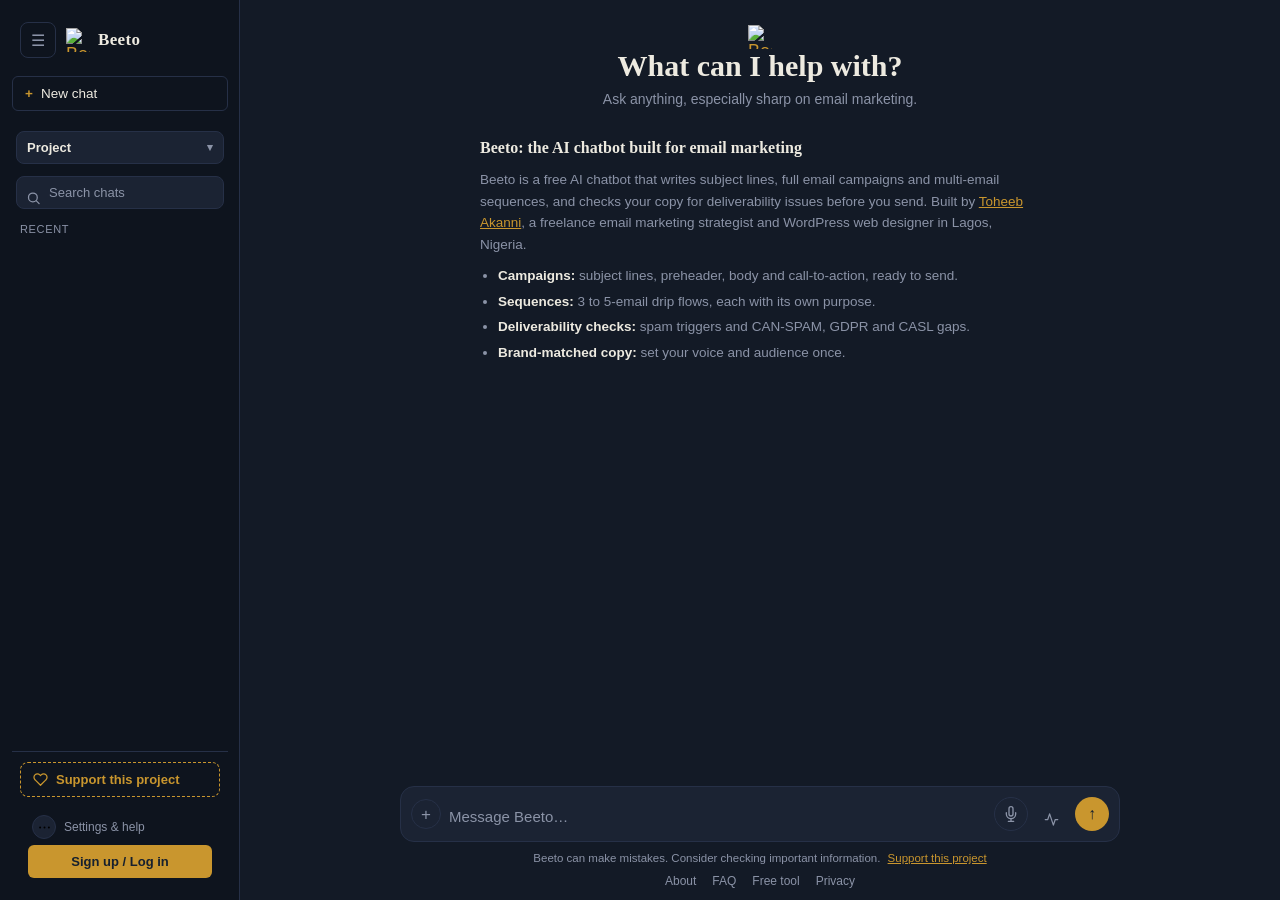
==== commit 05fdd589: "Update app.html" ====
--- a/app.html
+++ b/app.html
@@ -221,15 +221,15 @@
             Continue with Google
           </button>
           
-          <button type="button" id="mailchimpAuthBtn" class="google-btn">
-            <svg width="18" height="18" viewBox="0 0 24 24" fill="none" stroke="currentColor" stroke-width="2" stroke-linecap="round" stroke-linejoin="round"><path d="M10 13a5 5 0 0 0 7.54.54l3-3a5 5 0 0 0-7.07-7.07l-1.72 1.71"/><path d="M14 11a5 5 0 0 0-7.54-.54l-3 3a5 5 0 0 0 7.07 7.07l1.71-1.71"/></svg>
-            Continue with Mailchimp
-          </button>
-
-          <button type="button" id="klaviyoAuthBtn" class="google-btn">
-            <svg width="18" height="18" viewBox="0 0 24 24" fill="none" stroke="currentColor" stroke-width="2" stroke-linecap="round" stroke-linejoin="round"><path d="M10 13a5 5 0 0 0 7.54.54l3-3a5 5 0 0 0-7.07-7.07l-1.72 1.71"/><path d="M14 11a5 5 0 0 0-7.54-.54l-3 3a5 5 0 0 0 7.07 7.07l1.71-1.71"/></svg>
-            Continue with Klaviyo
-          </button>
+      <button type="button" id="mailchimpAuthBtn" class="google-btn">
+        <img src="/mailchimp.svg" width="22" height="22" alt="">
+        Continue with Mailchimp
+      </button>
+
+       <button type="button" id="klaviyoAuthBtn" class="google-btn">
+        <img src="/klaviyo.svg" width="22" height="22" alt="">
+        Continue with Klaviyo
+      </button>
 
           <p class="auth-toggle">
             <span id="authToggleText">Don't have an account?</span>
@@ -651,8 +651,8 @@
       <nav class="home-footer-links" aria-label="Site links">
         <a href="/about.html">About</a>
         <a href="/faq.html">FAQ</a>
+        <a href="/email-subject-line-generator.html">Free tool</a>
         <a href="/privacy.html">Privacy</a>
-        <a href="/terms.html">Terms</a>
       </nav>
     </main>
 
